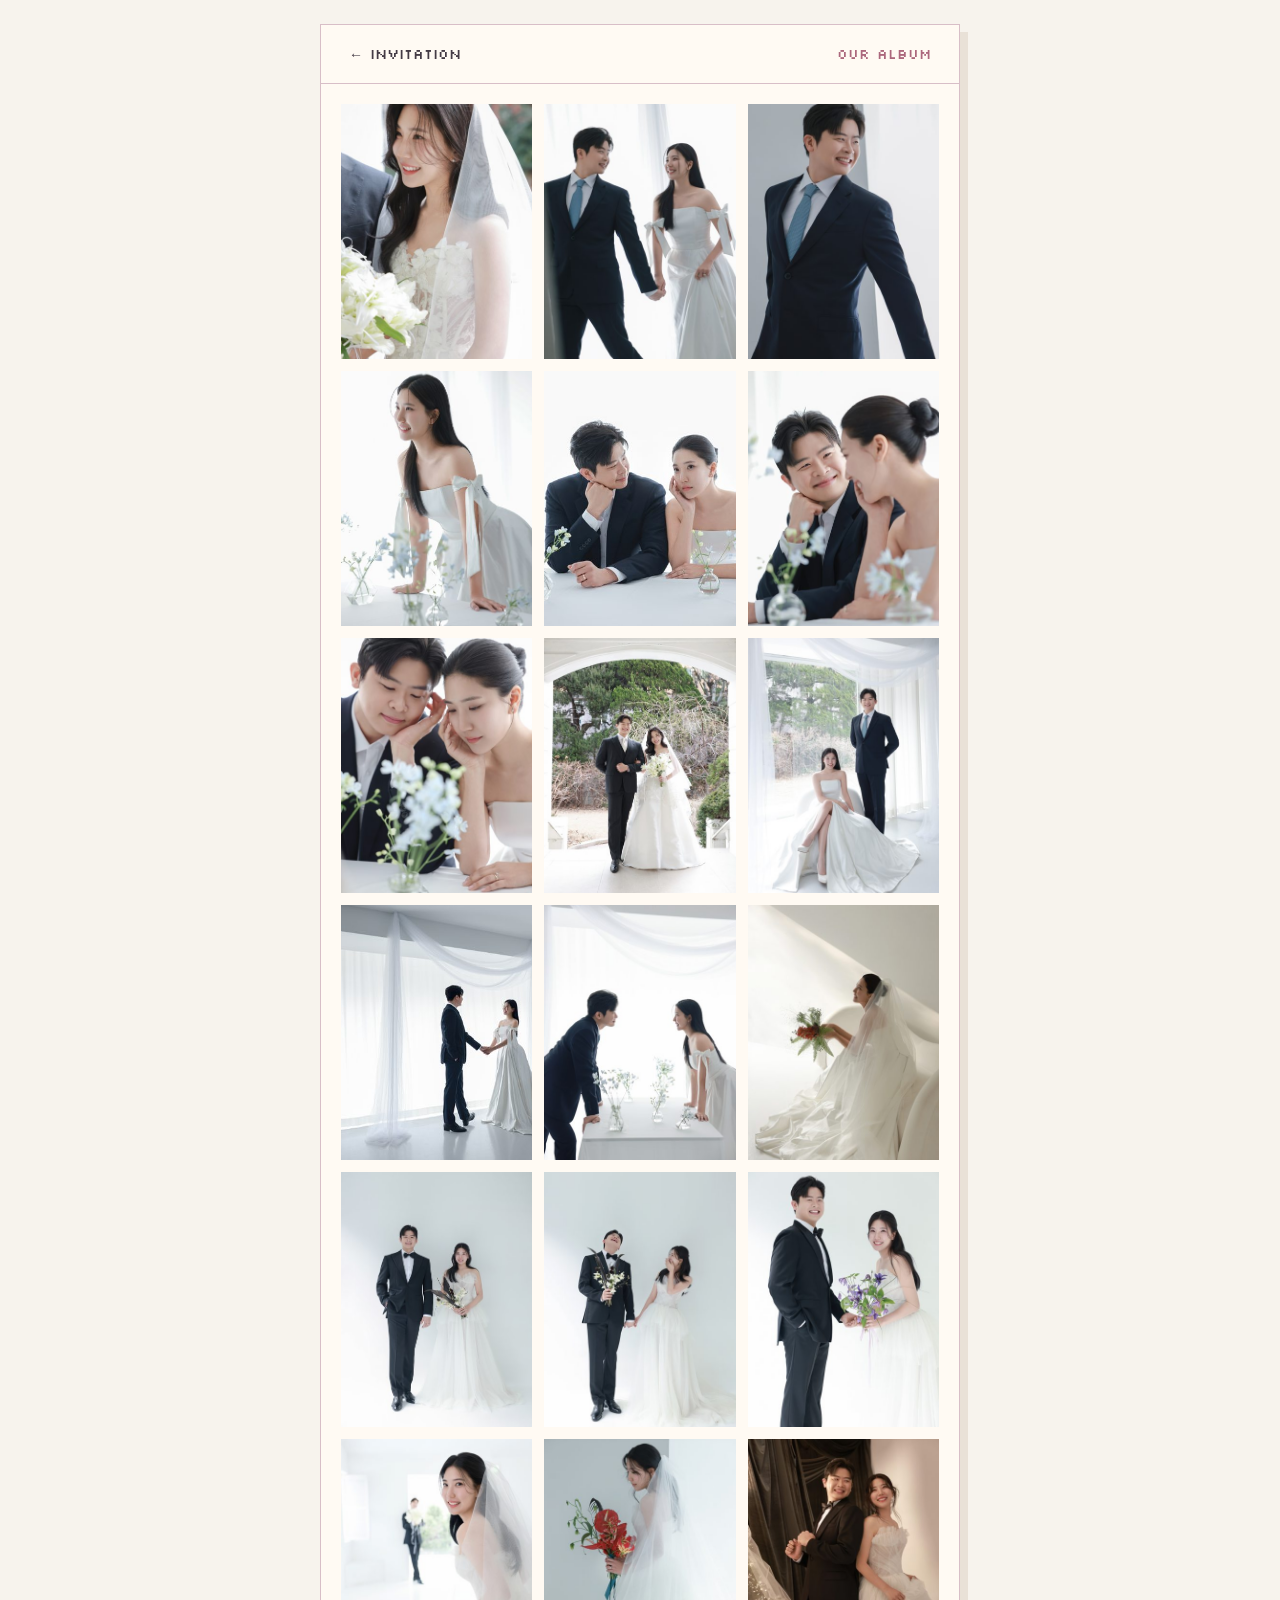
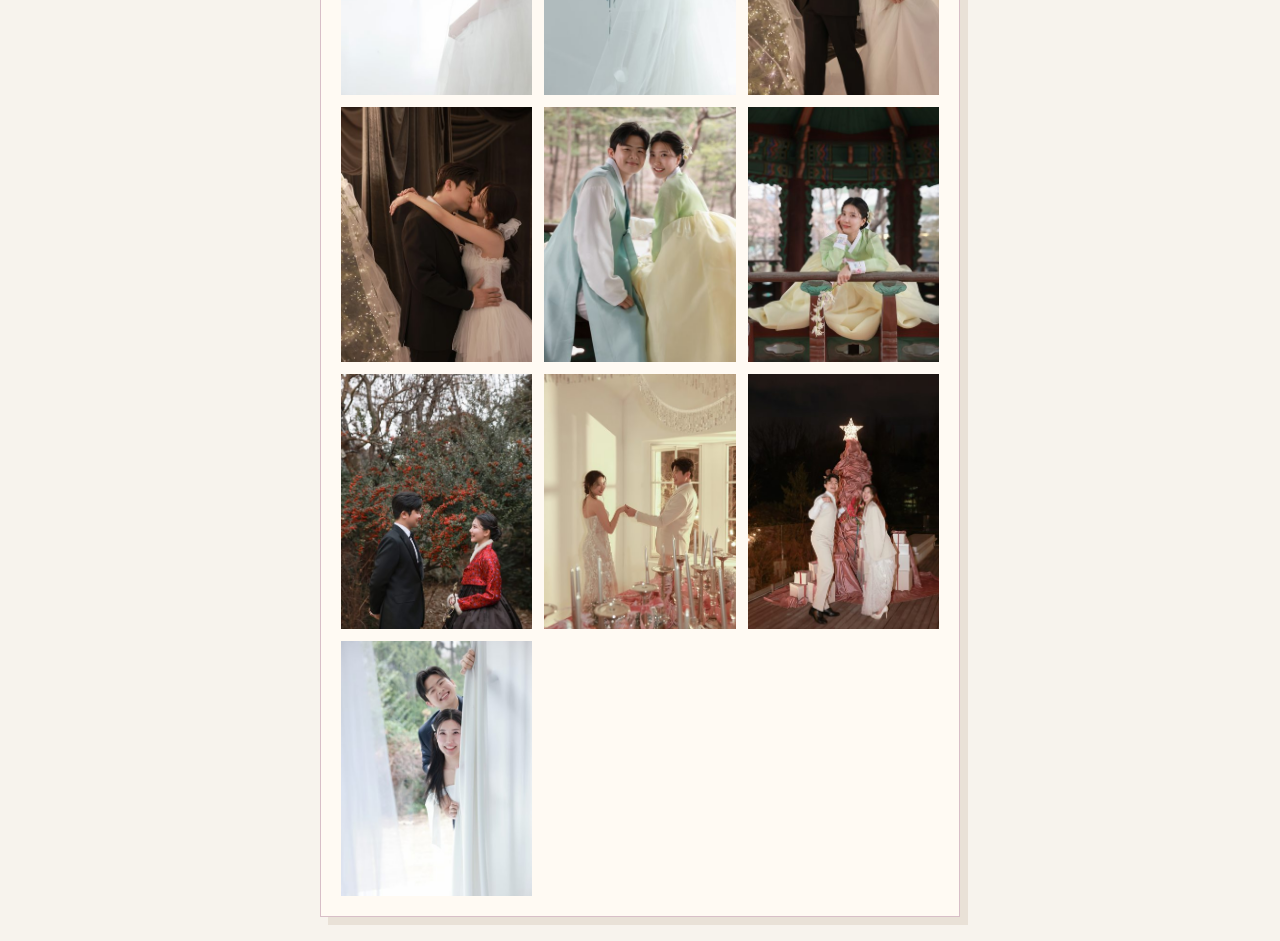
==== album.html @ f32de183 "Add linked wedding photo album with 25 optimized portraits" ====
<!doctype html><html lang="en"><head><meta charset="utf-8"><meta name="viewport" content="width=device-width,initial-scale=1"><meta name="robots" content="noindex,nofollow"><title>Our album · Hochul & Yekyung</title><link rel="stylesheet" href="fonts.css"><link rel="stylesheet" href="style.css?v=album-1"><link rel="stylesheet" href="album.css"></head><body><main><header><a href="./">← Invitation</a><span class="pixel">OUR ALBUM</span></header><div class="album-grid"><button class="album-photo" data-index="0" aria-label="Open photo 1"><img src="album/01-thumb.jpg" alt="Wedding portrait 1" loading="lazy" width="400" height="600"></button><button class="album-photo" data-index="1" aria-label="Open photo 2"><img src="album/02-thumb.jpg" alt="Wedding portrait 2" loading="lazy" width="400" height="600"></button><button class="album-photo" data-index="2" aria-label="Open photo 3"><img src="album/03-thumb.jpg" alt="Wedding portrait 3" loading="lazy" width="400" height="600"></button><button class="album-photo" data-index="3" aria-label="Open photo 4"><img src="album/04-thumb.jpg" alt="Wedding portrait 4" loading="lazy" width="393" height="600"></button><button class="album-photo" data-index="4" aria-label="Open photo 5"><img src="album/05-thumb.jpg" alt="Wedding portrait 5" loading="lazy" width="600" height="403"></button><button class="album-photo" data-index="5" aria-label="Open photo 6"><img src="album/06-thumb.jpg" alt="Wedding portrait 6" loading="lazy" width="395" height="600"></button><button class="album-photo" data-index="6" aria-label="Open photo 7"><img src="album/07-thumb.jpg" alt="Wedding portrait 7" loading="lazy" width="400" height="600"></button><button class="album-photo" data-index="7" aria-label="Open photo 8"><img src="album/08-thumb.jpg" alt="Wedding portrait 8" loading="lazy" width="417" height="600"></button><button class="album-photo" data-index="8" aria-label="Open photo 9"><img src="album/09-thumb.jpg" alt="Wedding portrait 9" loading="lazy" width="400" height="600"></button><button class="album-photo" data-index="9" aria-label="Open photo 10"><img src="album/10-thumb.jpg" alt="Wedding portrait 10" loading="lazy" width="600" height="400"></button><button class="album-photo" data-index="10" aria-label="Open photo 11"><img src="album/11-thumb.jpg" alt="Wedding portrait 11" loading="lazy" width="398" height="600"></button><button class="album-photo" data-index="11" aria-label="Open photo 12"><img src="album/12-thumb.jpg" alt="Wedding portrait 12" loading="lazy" width="392" height="600"></button><button class="album-photo" data-index="12" aria-label="Open photo 13"><img src="album/13-thumb.jpg" alt="Wedding portrait 13" loading="lazy" width="409" height="600"></button><button class="album-photo" data-index="13" aria-label="Open photo 14"><img src="album/14-thumb.jpg" alt="Wedding portrait 14" loading="lazy" width="404" height="600"></button><button class="album-photo" data-index="14" aria-label="Open photo 15"><img src="album/15-thumb.jpg" alt="Wedding portrait 15" loading="lazy" width="400" height="600"></button><button class="album-photo" data-index="15" aria-label="Open photo 16"><img src="album/16-thumb.jpg" alt="Wedding portrait 16" loading="lazy" width="400" height="600"></button><button class="album-photo" data-index="16" aria-label="Open photo 17"><img src="album/17-thumb.jpg" alt="Wedding portrait 17" loading="lazy" width="400" height="600"></button><button class="album-photo" data-index="17" aria-label="Open photo 18"><img src="album/18-thumb.jpg" alt="Wedding portrait 18" loading="lazy" width="400" height="600"></button><button class="album-photo" data-index="18" aria-label="Open photo 19"><img src="album/19-thumb.jpg" alt="Wedding portrait 19" loading="lazy" width="405" height="600"></button><button class="album-photo" data-index="19" aria-label="Open photo 20"><img src="album/20-thumb.jpg" alt="Wedding portrait 20" loading="lazy" width="400" height="600"></button><button class="album-photo" data-index="20" aria-label="Open photo 21"><img src="album/21-thumb.jpg" alt="Wedding portrait 21" loading="lazy" width="391" height="600"></button><button class="album-photo" data-index="21" aria-label="Open photo 22"><img src="album/22-thumb.jpg" alt="Wedding portrait 22" loading="lazy" width="419" height="600"></button><button class="album-photo" data-index="22" aria-label="Open photo 23"><img src="album/23-thumb.jpg" alt="Wedding portrait 23" loading="lazy" width="407" height="600"></button><button class="album-photo" data-index="23" aria-label="Open photo 24"><img src="album/24-thumb.jpg" alt="Wedding portrait 24" loading="lazy" width="389" height="600"></button><button class="album-photo" data-index="24" aria-label="Open photo 25"><img src="album/25-thumb.jpg" alt="Wedding portrait 25" loading="lazy" width="414" height="600"></button></div></main><dialog id="photo-viewer" aria-label="Photo viewer"><button id="photo-close" aria-label="Close photo">×</button><button id="photo-prev" aria-label="Previous photo">‹</button><img id="large-photo" alt=""><button id="photo-next" aria-label="Next photo">›</button><p id="photo-count" aria-live="polite"></p></dialog><script src="album.js"></script></body></html>
---- fonts.css ----
@font-face {
  font-family: 'Cormorant Garamond';
  font-style: italic;
  font-weight: 400;
  font-display: block;
  src: url(font-0.ttf) format('truetype');
}
@font-face {
  font-family: 'Cormorant Garamond';
  font-style: italic;
  font-weight: 500;
  font-display: block;
  src: url(font-1.ttf) format('truetype');
}
@font-face {
  font-family: 'Cormorant Garamond';
  font-style: normal;
  font-weight: 400;
  font-display: block;
  src: url(font-2.ttf) format('truetype');
}
@font-face {
  font-family: 'Cormorant Garamond';
  font-style: normal;
  font-weight: 500;
  font-display: block;
  src: url(font-3.ttf) format('truetype');
}
@font-face {
  font-family: 'Cormorant Garamond';
  font-style: normal;
  font-weight: 600;
  font-display: block;
  src: url(font-4.ttf) format('truetype');
}
@font-face {
  font-family: 'DM Sans';
  font-style: normal;
  font-weight: 400;
  font-display: block;
  src: url(font-5.ttf) format('truetype');
}
@font-face {
  font-family: 'DM Sans';
  font-style: normal;
  font-weight: 500;
  font-display: block;
  src: url(font-6.ttf) format('truetype');
}
@font-face {
  font-family: 'DM Sans';
  font-style: normal;
  font-weight: 600;
  font-display: block;
  src: url(font-7.ttf) format('truetype');
}

@font-face {
  font-family: 'Noto Sans KR';
  font-style: normal;
  font-weight: 400;
  font-display: block;
  src: url(korean.woff2?v=island-6) format('truetype');
}





@font-face{font-family:'Silkscreen';font-style:normal;font-weight:400;font-display:block;src:url('pixel.ttf') format('truetype')}
---- style.css ----
:root{--ink:#443b45;--pink:#f5e3e7;--blue:#d5e9ed;--line:#d8bec7;--rose:#ac687d}*{box-sizing:border-box}html{scroll-behavior:smooth;scroll-padding-top:25px}body{margin:0;background:#f7f3ed;color:var(--ink);font-family:'DM Sans',sans-serif;font-size:14px}main{max-width:640px;margin:24px auto;background:#fffaf3;border:1px solid var(--line);box-shadow:8px 8px 0 #e9e1d7}header{display:flex;align-items:center;justify-content:space-between;padding:20px 28px;border-bottom:1px solid var(--line)}a{color:inherit;text-decoration:none}header>a{font-family:'Silkscreen';font-size:14px}header span{color:var(--rose)}nav{display:flex;gap:22px;font-size:12px}a:hover{text-decoration:underline}button{font:inherit;color:inherit;cursor:pointer}.pixel{font-family:'Silkscreen',monospace;font-weight:400}.eyebrow{font-size:11px;letter-spacing:1px;margin:17px 0 21px}.invitation{text-align:center;background:var(--pink);padding-top:27px;overflow:hidden}.flower{font-size:32px;color:#fff9e8;text-shadow:2px 0 #d9a673,-2px 0 #d9a673,0 2px #d9a673,0 -2px #d9a673}h1,h2,h3,p{margin-top:0}h1{font-family:'Cormorant Garamond',serif;font-style:italic;font-weight:500;font-size:clamp(35px,7.6vw,56px);margin-bottom:9px;letter-spacing:-1.5px}h1 em{font-size:.66em;color:var(--rose);padding:0 6px}.intro{font-size:13px;margin-bottom:27px}.date{display:flex;align-items:center;justify-content:center;gap:19px}.date span{font-size:11px}.date strong{font:500 53px/.9 'Cormorant Garamond'}.ceremony-time{font-size:10px;letter-spacing:1.3px;margin:13px 0 16px}.tiny-flower{color:var(--rose);font-size:17px}.venue{font:500 27px/1.1 'Cormorant Garamond';margin:13px 15px 7px}.venue span{font-size:23px}.lawn{font-size:12px;margin-bottom:20px}.beach{display:block;position:relative;border:0;padding:0;width:100%;background:none;line-height:0}.beach img{width:100%;height:auto;display:block}.beach:focus-visible{outline:3px solid var(--rose);outline-offset:-4px}#hearts i{position:absolute;left:49%;top:43%;font-style:normal;font-size:24px;color:#d76e91;animation:float 1.3s ease-out forwards;line-height:1;pointer-events:none}@keyframes float{to{transform:translate(var(--x),-90px);opacity:0}}.section{padding:29px 34px}.section-label{display:flex;justify-content:space-between;align-items:center;border-bottom:1px solid var(--line);padding-bottom:13px;margin-bottom:23px;font-size:11px}.section-label>span[aria-hidden]{color:var(--rose);font-size:19px}.day-title{display:flex;justify-content:space-between;align-items:center;margin-bottom:19px}.day-title h2{font:500 34px/1 'Cormorant Garamond';margin:0}.day-title h2 span{font-size:9px;display:inline-block;margin-left:16px;vertical-align:middle}.badge{background:#f6e9b7;padding:8px;font-size:10px}.schedule{margin:0}.schedule>div{display:grid;grid-template-columns:135px 1fr;gap:12px;margin:0 0 17px;align-items:baseline}.schedule dt{font-size:13px}.schedule small{font-size:10px}.schedule dd{margin:0;font-size:14px}.mobile{display:none}.ocean-day{margin-top:26px;padding-top:25px;border-top:1px dashed var(--line)}.ocean-day h3{font-size:15px;font-weight:500;margin:0 0 7px}.ocean-day p,.timezone{font-size:11px;color:#746773}.timezone{margin:22px 0 0}.wear{background:#f8edc9;text-align:center;padding:24px 20px}.wear h2{font:500 30px 'Cormorant Garamond';margin:5px 0 7px}.wear p{font-size:13px;margin:0}.pixel-spark{color:#bd8b53}.map{position:relative;overflow:hidden;border:1px solid #a7bec6;background:var(--blue)}.map svg{display:block;width:100%;height:auto}.pin{position:absolute;border:0;background:none;font-size:10px;font-weight:600;transform:translate(-50%,-50%);white-space:nowrap;padding:8px}.pin b{display:block;width:25px;height:25px;margin:auto auto 3px;background:#fffbeb;border:1px solid var(--ink);box-shadow:2px 2px 0 #68746b;font-size:16px}.pin.active b{background:#ecc4d2;color:#763e54}.ko{left:27%;top:64%}.airport{left:48%;top:73%}.waikiki{left:67%;top:83%}.map-caption{position:absolute;top:10px;right:10px;font-size:8px;color:#55707b}.place{padding:20px 0 0}.place h3{font-size:14px;font-weight:500;margin-bottom:8px}.place p{font-size:12px;line-height:1.7;min-height:41px;margin-bottom:17px}.actions{display:flex;gap:18px;align-items:center;font-size:12px}.actions a{background:var(--blue);border:1px solid #8da8b5;padding:11px 14px;box-shadow:3px 3px 0 #b5c9ce}.actions button{border:0;background:none;text-decoration:underline;font-size:11px;padding:10px 0}footer{text-align:center;padding:18px;border-top:1px solid var(--line)}footer span{color:var(--rose);font-size:12px}footer p{font:italic 22px 'Cormorant Garamond';margin:6px 0 0}#status{position:fixed;bottom:20px;left:50%;transform:translateX(-50%);background:var(--ink);color:white;padding:12px 20px;display:none;font-size:12px;z-index:5}a:focus-visible,button:focus-visible{outline:2px solid #86526a;outline-offset:4px}@media(max-width:650px){main{margin:0;border:none;box-shadow:none}header{padding:17px 22px}.section{padding:25px 25px}.invitation{padding-top:23px}h1{letter-spacing:-1px}.schedule>div{grid-template-columns:116px 1fr;gap:9px}.day-title h2 span{margin-left:10px}.pin{font-size:9px}.map-caption{font-size:7px}}@media(max-width:360px){.mobile{display:block}.section{padding-left:20px;padding-right:20px}.day-title h2 span{font-size:8px}.actions{gap:12px}}@media(prefers-reduced-motion:reduce){html{scroll-behavior:auto}#hearts i{animation:none;display:none}}
.guest-section{border-top:1px solid var(--line);background:#f8f0f1}.guest-section input:not([type=radio]):not([type=hidden]),.guest-section textarea{display:block;width:100%;border:1px solid #b8a2ac;background:#fffdf8;border-radius:0;padding:12px;font:13px 'DM Sans';color:var(--ink);margin-top:8px}.guest-section textarea{resize:vertical}.guest-section fieldset{padding:0;border:0;margin:24px 0}.field-label,.guest-section legend{font-size:14px;font-weight:500}.field-label{display:block;margin-top:22px}.field-hint{font-size:11px;line-height:1.6;color:#746773;margin:7px 0 13px}.menu-options{display:grid;grid-template-columns:1fr 1fr;gap:12px}.menu-option{position:relative;cursor:pointer;min-width:0}.menu-option input{position:absolute;left:12px;top:12px;accent-color:#9c5d76;width:17px;height:17px;margin:0;z-index:1}.menu-card{display:flex;flex-direction:column;height:100%;padding:13px;border:1px solid #b9a6af;background:#fffcf7;box-shadow:3px 3px 0 #e3d4d9}.menu-number{font-size:10px;align-self:flex-end;margin-bottom:17px;color:#8a5b70}.menu-card strong{font:500 24px/1.05 'Cormorant Garamond';margin-bottom:10px}.preparation{font-size:10px;line-height:1.5;min-height:30px}.ingredients{font-size:10px;line-height:1.65;color:#746773;margin:10px 0 18px}.selection-label{font-size:10px;margin-top:auto;padding-top:10px;border-top:1px dashed var(--line)}.menu-option input:checked+.menu-card{background:#e7eef0;border:2px solid #6c8a98;padding:12px;box-shadow:3px 3px 0 #b8cdd5}.menu-option input:checked+.menu-card .selection-label{font-size:0}.menu-option input:checked+.menu-card .selection-label:after{content:'Selected ✓';font-size:10px;color:#395a69}.menu-option input:focus-visible+.menu-card{outline:2px solid #86526a;outline-offset:4px}.color-fields{display:grid;grid-template-columns:1fr 1fr;gap:12px;margin-top:12px}.color-fields label>span{font-size:11px;color:#746773}.submit-details{width:100%;padding:14px;border:1px solid #8a6677;background:#ebcbd6;box-shadow:3px 3px 0 #cba6b5;font-size:13px}.submit-details span{margin-left:12px}.guest-section .honey{display:none!important}@media(max-width:380px){.menu-card{padding:10px}.menu-option input:checked+.menu-card{padding:9px}.menu-card strong{font-size:22px}.menu-options{gap:9px}}
.custom-names{margin:0 auto 10px;width:88%;max-width:540px;line-height:0}.custom-names img{display:block;width:100%;height:auto}

/* Three visual voices: custom lettering, DM Sans, Silkscreen. */
.date strong{font:500 42px/1 'DM Sans'}.venue{font:500 22px/1.4 'DM Sans';letter-spacing:-.4px;margin-top:24px}.venue span{font-size:18px}.day-title h2{font:500 27px/1.2 'DM Sans'}.wear h2{font:500 24px/1.3 'DM Sans'}.menu-card strong{font:500 17px/1.35 'DM Sans'}footer p{font:400 15px 'DM Sans'}.custom-names{margin-top:20px;margin-bottom:28px}.ceremony-time{margin-bottom:0}.flower{margin-bottom:10px}@media(max-width:380px){.venue{font-size:20px}.menu-card strong{font-size:15px}.day-title h2{font-size:25px}}

.tropical-garland{display:block;width:76%;max-width:430px;height:auto;margin:0 auto 22px;image-rendering:pixelated}.invitation{padding-top:29px}.custom-names{margin-top:0}.plumeria-dot{display:inline-block;width:25px;height:25px;background:#fffdf1;clip-path:polygon(38% 0,62% 0,62% 12%,70% 12%,70% 30%,90% 30%,90% 38%,100% 38%,100% 60%,80% 60%,80% 70%,88% 70%,88% 90%,65% 90%,65% 80%,50% 70%,35% 80%,35% 90%,12% 90%,12% 70%,20% 70%,20% 60%,0 60%,0 38%,10% 38%,10% 30%,30% 30%,30% 12%,38% 12%);position:relative}.plumeria-dot:after{content:"";position:absolute;left:9px;top:10px;width:8px;height:8px;background:#efbd56;box-shadow:2px -2px #f7d580,-2px 2px #f7d580}

.location-icon{display:block;width:17px;height:17px;margin:3px auto;shape-rendering:crispEdges}

header>a{display:flex;align-items:center;gap:9px}header .initial{font-family:'DM Sans',sans-serif;font-weight:600;font-size:14px;color:var(--ink)}.brand-heart{width:11px;height:10px;background:var(--rose);clip-path:polygon(0 0,40% 0,40% 20%,60% 20%,60% 0,100% 0,100% 60%,80% 60%,80% 80%,60% 80%,60% 100%,40% 100%,40% 80%,20% 80%,20% 60%,0 60%)}.catch-game{display:block;width:200px;margin:-14px auto 24px;border:0;background:none;padding:0}.catch-stage{display:block;position:relative;width:160px;height:65px;margin:auto}.trainer{position:absolute;width:36px;height:48px;bottom:3px;shape-rendering:crispEdges;transform-origin:center bottom}.trainer-h{left:4px}.trainer-y{right:4px}.catch-caption{font:9px 'Silkscreen';color:#856576}.game-ball{position:absolute;width:14px;height:14px;left:26px;bottom:18px;border:2px solid #453641;background:linear-gradient(#db6574 0 40%,#453641 40% 60%,#fffaf3 60%);border-radius:50%;opacity:0}.game-ball:after{content:'';position:absolute;width:4px;height:4px;border:1px solid #453641;background:white;left:3px;top:3px}.catch-heart{position:absolute;left:74px;top:7px;color:#c96e89;font-size:19px;opacity:0}.playing .game-ball{animation:throwball 5s linear}.playing .trainer-y{animation:caught-y 5s ease}.playing .trainer-h{animation:caught-h 5s ease}.playing .catch-heart{animation:catchlove 5s ease}@keyframes throwball{0%{opacity:0;transform:translate(0,0)}5%{opacity:1}15%{transform:translate(48px,-30px)}25%,35%{opacity:1;transform:translate(94px,0)}44%{opacity:0;transform:translate(94px,0)}50%{opacity:1;transform:translate(94px,0)}62%{transform:translate(48px,-30px)}72%,82%{opacity:1;transform:translate(0,0)}90%,100%{opacity:0;transform:translate(0,0)}}@keyframes caught-y{0%,22%{transform:scale(1);opacity:1}28%,35%{transform:scale(0);opacity:0}42%,100%{transform:scale(1);opacity:1}}@keyframes caught-h{0%,69%{transform:scale(1);opacity:1}75%,82%{transform:scale(0);opacity:0}90%,100%{transform:scale(1);opacity:1}}@keyframes catchlove{0%,88%{opacity:0;transform:translateY(5px)}93%{opacity:1}100%{opacity:0;transform:translateY(-8px)}}@media(prefers-reduced-motion:reduce){.playing .trainer,.playing .game-ball{animation:none}.playing .catch-heart{animation:none;opacity:1}}

.oahu-pixel-map{display:block;width:100%;height:auto;image-rendering:pixelated}.map .ko{left:18%;top:55%}.map .airport{left:49%;top:68%}.map .waikiki{left:72%;top:76%}.map .pin{font-family:'DM Sans';font-size:10px;text-shadow:0 1px #fff,1px 0 #fff,-1px 0 #fff,0 -1px #fff}.map-caption{background:#fffaf3dd;padding:5px 7px;color:#443b45}

.wedding-date{font:500 22px/1.4 "DM Sans",sans-serif;letter-spacing:0;margin:0 20px 6px}.ceremony-time{font:400 17px/1.4 "DM Sans",sans-serif;letter-spacing:0;margin:0 0 24px}

.catch-footer{padding:24px 0 20px;background:var(--pink);border-top:1px solid var(--line)}.catch-footer .catch-game{margin:0 auto}

.arrival-fields input{min-width:0;min-height:43px}.arrival-fields .color-fields>label{min-width:0}
.album-link{padding:22px 30px;background:#fffaf3;border-top:1px solid var(--line)}.album-link a{display:flex;align-items:center;justify-content:space-between;font-size:12px}.album-link .pixel{font-size:11px}
---- album.css ----
.album-grid{display:grid;grid-template-columns:repeat(2,minmax(0,1fr));gap:12px;padding:20px}.album-photo{background:#f5e3e7;border:0;padding:0;overflow:hidden;aspect-ratio:3/4}.album-photo img{display:block;width:100%;height:100%;object-fit:cover}.album-photo:focus-visible{outline:3px solid #ac687d}#photo-viewer{padding:0;border:0;background:#242128;width:100vw;max-width:none;height:100dvh;max-height:none;color:white}#photo-viewer::backdrop{background:#242128}#large-photo{display:block;width:100%;height:100%;object-fit:contain;padding:60px 42px}#photo-viewer button{position:absolute;z-index:1;border:0;background:#242128b8;color:white;font:32px sans-serif;min-width:44px;min-height:44px}#photo-close{right:10px;top:10px}#photo-prev{left:0;top:48%}#photo-next{right:0;top:48%}#photo-count{position:absolute;bottom:12px;width:100%;text-align:center;font-size:12px;margin:0}@media(min-width:700px){.album-grid{grid-template-columns:repeat(3,minmax(0,1fr))}}
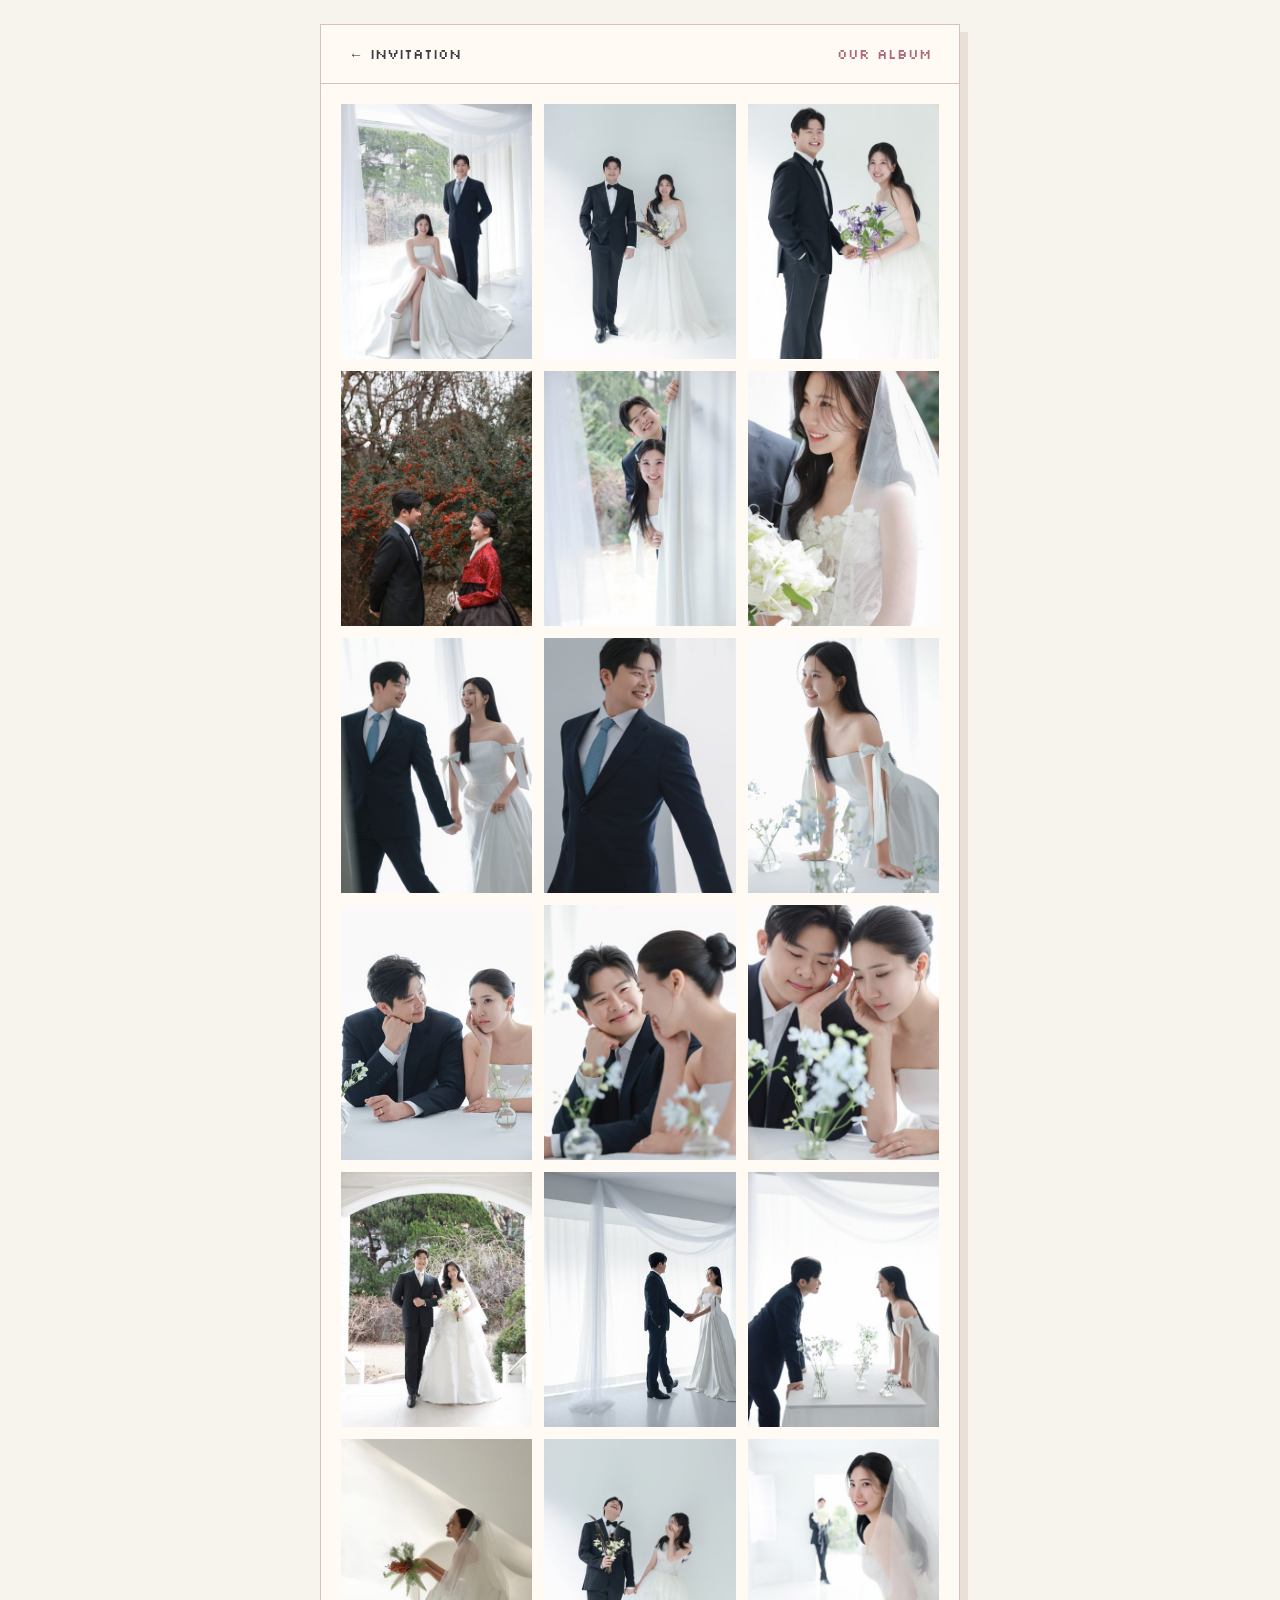
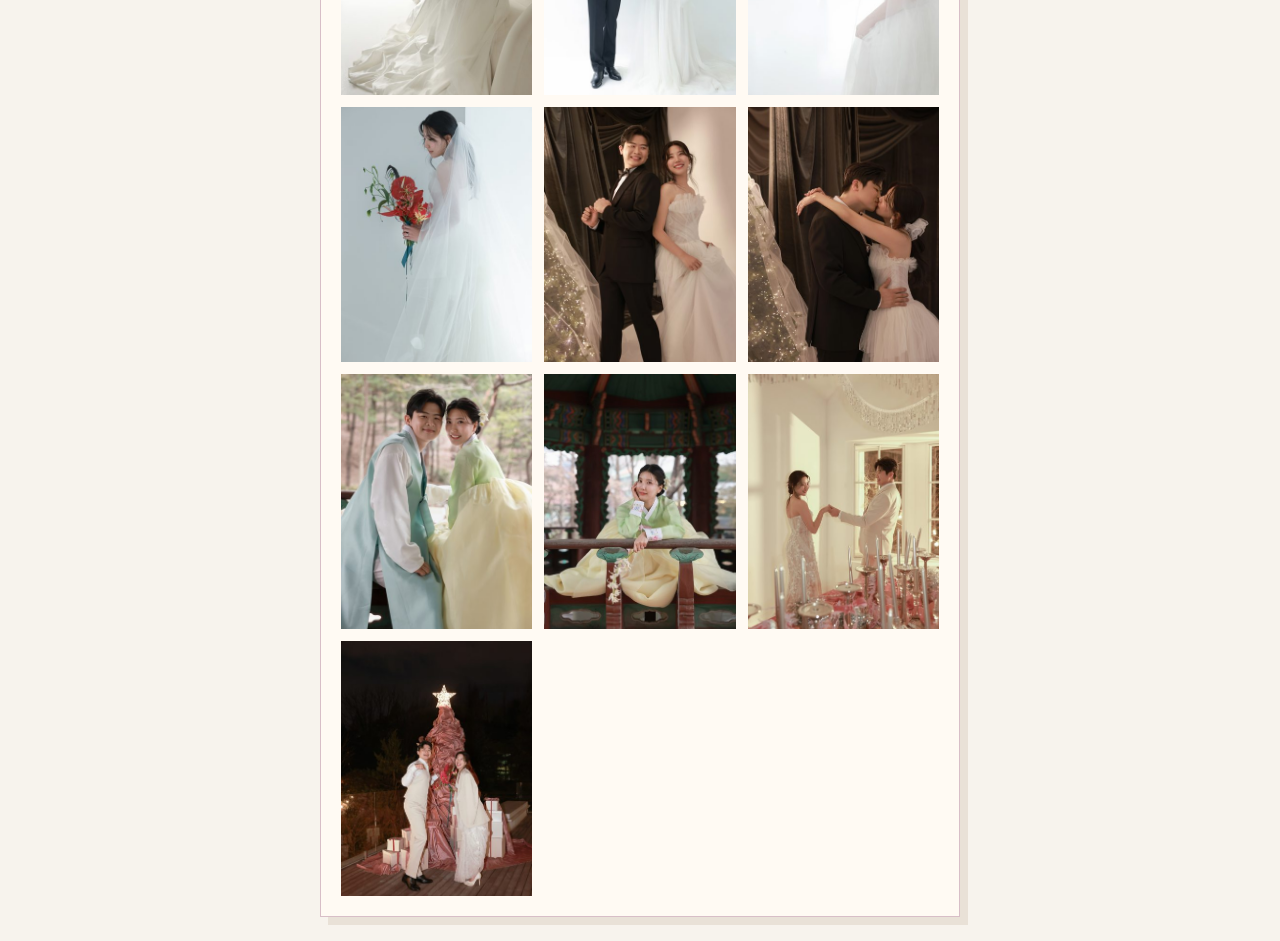
==== commit b855db87: "Add invitation portrait and Corinthians verse; prioritize selected album photos" ====
--- a/album.html
+++ b/album.html
@@ -1 +1 @@
-<!doctype html><html lang="en"><head><meta charset="utf-8"><meta name="viewport" content="width=device-width,initial-scale=1"><meta name="robots" content="noindex,nofollow"><title>Our album · Hochul & Yekyung</title><link rel="stylesheet" href="fonts.css"><link rel="stylesheet" href="style.css?v=album-1"><link rel="stylesheet" href="album.css"></head><body><main><header><a href="./">← Invitation</a><span class="pixel">OUR ALBUM</span></header><div class="album-grid"><button class="album-photo" data-index="0" aria-label="Open photo 1"><img src="album/01-thumb.jpg" alt="Wedding portrait 1" loading="lazy" width="400" height="600"></button><button class="album-photo" data-index="1" aria-label="Open photo 2"><img src="album/02-thumb.jpg" alt="Wedding portrait 2" loading="lazy" width="400" height="600"></button><button class="album-photo" data-index="2" aria-label="Open photo 3"><img src="album/03-thumb.jpg" alt="Wedding portrait 3" loading="lazy" width="400" height="600"></button><button class="album-photo" data-index="3" aria-label="Open photo 4"><img src="album/04-thumb.jpg" alt="Wedding portrait 4" loading="lazy" width="393" height="600"></button><button class="album-photo" data-index="4" aria-label="Open photo 5"><img src="album/05-thumb.jpg" alt="Wedding portrait 5" loading="lazy" width="600" height="403"></button><button class="album-photo" data-index="5" aria-label="Open photo 6"><img src="album/06-thumb.jpg" alt="Wedding portrait 6" loading="lazy" width="395" height="600"></button><button class="album-photo" data-index="6" aria-label="Open photo 7"><img src="album/07-thumb.jpg" alt="Wedding portrait 7" loading="lazy" width="400" height="600"></button><button class="album-photo" data-index="7" aria-label="Open photo 8"><img src="album/08-thumb.jpg" alt="Wedding portrait 8" loading="lazy" width="417" height="600"></button><button class="album-photo" data-index="8" aria-label="Open photo 9"><img src="album/09-thumb.jpg" alt="Wedding portrait 9" loading="lazy" width="400" height="600"></button><button class="album-photo" data-index="9" aria-label="Open photo 10"><img src="album/10-thumb.jpg" alt="Wedding portrait 10" loading="lazy" width="600" height="400"></button><button class="album-photo" data-index="10" aria-label="Open photo 11"><img src="album/11-thumb.jpg" alt="Wedding portrait 11" loading="lazy" width="398" height="600"></button><button class="album-photo" data-index="11" aria-label="Open photo 12"><img src="album/12-thumb.jpg" alt="Wedding portrait 12" loading="lazy" width="392" height="600"></button><button class="album-photo" data-index="12" aria-label="Open photo 13"><img src="album/13-thumb.jpg" alt="Wedding portrait 13" loading="lazy" width="409" height="600"></button><button class="album-photo" data-index="13" aria-label="Open photo 14"><img src="album/14-thumb.jpg" alt="Wedding portrait 14" loading="lazy" width="404" height="600"></button><button class="album-photo" data-index="14" aria-label="Open photo 15"><img src="album/15-thumb.jpg" alt="Wedding portrait 15" loading="lazy" width="400" height="600"></button><button class="album-photo" data-index="15" aria-label="Open photo 16"><img src="album/16-thumb.jpg" alt="Wedding portrait 16" loading="lazy" width="400" height="600"></button><button class="album-photo" data-index="16" aria-label="Open photo 17"><img src="album/17-thumb.jpg" alt="Wedding portrait 17" loading="lazy" width="400" height="600"></button><button class="album-photo" data-index="17" aria-label="Open photo 18"><img src="album/18-thumb.jpg" alt="Wedding portrait 18" loading="lazy" width="400" height="600"></button><button class="album-photo" data-index="18" aria-label="Open photo 19"><img src="album/19-thumb.jpg" alt="Wedding portrait 19" loading="lazy" width="405" height="600"></button><button class="album-photo" data-index="19" aria-label="Open photo 20"><img src="album/20-thumb.jpg" alt="Wedding portrait 20" loading="lazy" width="400" height="600"></button><button class="album-photo" data-index="20" aria-label="Open photo 21"><img src="album/21-thumb.jpg" alt="Wedding portrait 21" loading="lazy" width="391" height="600"></button><button class="album-photo" data-index="21" aria-label="Open photo 22"><img src="album/22-thumb.jpg" alt="Wedding portrait 22" loading="lazy" width="419" height="600"></button><button class="album-photo" data-index="22" aria-label="Open photo 23"><img src="album/23-thumb.jpg" alt="Wedding portrait 23" loading="lazy" width="407" height="600"></button><button class="album-photo" data-index="23" aria-label="Open photo 24"><img src="album/24-thumb.jpg" alt="Wedding portrait 24" loading="lazy" width="389" height="600"></button><button class="album-photo" data-index="24" aria-label="Open photo 25"><img src="album/25-thumb.jpg" alt="Wedding portrait 25" loading="lazy" width="414" height="600"></button></div></main><dialog id="photo-viewer" aria-label="Photo viewer"><button id="photo-close" aria-label="Close photo">×</button><button id="photo-prev" aria-label="Previous photo">‹</button><img id="large-photo" alt=""><button id="photo-next" aria-label="Next photo">›</button><p id="photo-count" aria-live="polite"></p></dialog><script src="album.js"></script></body></html>+<!doctype html><html lang="en"><head><meta charset="utf-8"><meta name="viewport" content="width=device-width,initial-scale=1"><meta name="robots" content="noindex,nofollow"><title>Our album · Hochul & Yekyung</title><link rel="stylesheet" href="fonts.css"><link rel="stylesheet" href="style.css?v=album-1"><link rel="stylesheet" href="album.css"></head><body><main><header><a href="./">← Invitation</a><span class="pixel">OUR ALBUM</span></header><div class="album-grid"><button class="album-photo" data-full="album/09.jpg" data-index="0" aria-label="Open photo 1"><img src="album/09-thumb.jpg" alt="Wedding portrait 1" loading="lazy" width="400" height="600"></button><button class="album-photo" data-full="album/13.jpg" data-index="1" aria-label="Open photo 2"><img src="album/13-thumb.jpg" alt="Wedding portrait 2" loading="lazy" width="409" height="600"></button><button class="album-photo" data-full="album/15.jpg" data-index="2" aria-label="Open photo 3"><img src="album/15-thumb.jpg" alt="Wedding portrait 3" loading="lazy" width="400" height="600"></button><button class="album-photo" data-full="album/22.jpg" data-index="3" aria-label="Open photo 4"><img src="album/22-thumb.jpg" alt="Wedding portrait 4" loading="lazy" width="419" height="600"></button><button class="album-photo" data-full="album/25.jpg" data-index="4" aria-label="Open photo 5"><img src="album/25-thumb.jpg" alt="Wedding portrait 5" loading="lazy" width="414" height="600"></button><button class="album-photo" data-full="album/01.jpg" data-index="5" aria-label="Open photo 6"><img src="album/01-thumb.jpg" alt="Wedding portrait 6" loading="lazy" width="400" height="600"></button><button class="album-photo" data-full="album/02.jpg" data-index="6" aria-label="Open photo 7"><img src="album/02-thumb.jpg" alt="Wedding portrait 7" loading="lazy" width="400" height="600"></button><button class="album-photo" data-full="album/03.jpg" data-index="7" aria-label="Open photo 8"><img src="album/03-thumb.jpg" alt="Wedding portrait 8" loading="lazy" width="400" height="600"></button><button class="album-photo" data-full="album/04.jpg" data-index="8" aria-label="Open photo 9"><img src="album/04-thumb.jpg" alt="Wedding portrait 9" loading="lazy" width="393" height="600"></button><button class="album-photo" data-full="album/05.jpg" data-index="9" aria-label="Open photo 10"><img src="album/05-thumb.jpg" alt="Wedding portrait 10" loading="lazy" width="600" height="403"></button><button class="album-photo" data-full="album/06.jpg" data-index="10" aria-label="Open photo 11"><img src="album/06-thumb.jpg" alt="Wedding portrait 11" loading="lazy" width="395" height="600"></button><button class="album-photo" data-full="album/07.jpg" data-index="11" aria-label="Open photo 12"><img src="album/07-thumb.jpg" alt="Wedding portrait 12" loading="lazy" width="400" height="600"></button><button class="album-photo" data-full="album/08.jpg" data-index="12" aria-label="Open photo 13"><img src="album/08-thumb.jpg" alt="Wedding portrait 13" loading="lazy" width="417" height="600"></button><button class="album-photo" data-full="album/10.jpg" data-index="13" aria-label="Open photo 14"><img src="album/10-thumb.jpg" alt="Wedding portrait 14" loading="lazy" width="600" height="400"></button><button class="album-photo" data-full="album/11.jpg" data-index="14" aria-label="Open photo 15"><img src="album/11-thumb.jpg" alt="Wedding portrait 15" loading="lazy" width="398" height="600"></button><button class="album-photo" data-full="album/12.jpg" data-index="15" aria-label="Open photo 16"><img src="album/12-thumb.jpg" alt="Wedding portrait 16" loading="lazy" width="392" height="600"></button><button class="album-photo" data-full="album/14.jpg" data-index="16" aria-label="Open photo 17"><img src="album/14-thumb.jpg" alt="Wedding portrait 17" loading="lazy" width="404" height="600"></button><button class="album-photo" data-full="album/16.jpg" data-index="17" aria-label="Open photo 18"><img src="album/16-thumb.jpg" alt="Wedding portrait 18" loading="lazy" width="400" height="600"></button><button class="album-photo" data-full="album/17.jpg" data-index="18" aria-label="Open photo 19"><img src="album/17-thumb.jpg" alt="Wedding portrait 19" loading="lazy" width="400" height="600"></button><button class="album-photo" data-full="album/18.jpg" data-index="19" aria-label="Open photo 20"><img src="album/18-thumb.jpg" alt="Wedding portrait 20" loading="lazy" width="400" height="600"></button><button class="album-photo" data-full="album/19.jpg" data-index="20" aria-label="Open photo 21"><img src="album/19-thumb.jpg" alt="Wedding portrait 21" loading="lazy" width="405" height="600"></button><button class="album-photo" data-full="album/20.jpg" data-index="21" aria-label="Open photo 22"><img src="album/20-thumb.jpg" alt="Wedding portrait 22" loading="lazy" width="400" height="600"></button><button class="album-photo" data-full="album/21.jpg" data-index="22" aria-label="Open photo 23"><img src="album/21-thumb.jpg" alt="Wedding portrait 23" loading="lazy" width="391" height="600"></button><button class="album-photo" data-full="album/23.jpg" data-index="23" aria-label="Open photo 24"><img src="album/23-thumb.jpg" alt="Wedding portrait 24" loading="lazy" width="407" height="600"></button><button class="album-photo" data-full="album/24.jpg" data-index="24" aria-label="Open photo 25"><img src="album/24-thumb.jpg" alt="Wedding portrait 25" loading="lazy" width="389" height="600"></button></div></main><dialog id="photo-viewer" aria-label="Photo viewer"><button id="photo-close" aria-label="Close photo">×</button><button id="photo-prev" aria-label="Previous photo">‹</button><img id="large-photo" alt=""><button id="photo-next" aria-label="Next photo">›</button><p id="photo-count" aria-live="polite"></p></dialog><script src="album.js?v=selected-first"></script></body></html>
--- a/style.css
+++ b/style.css
@@ -19,3 +19,5 @@
 
 .arrival-fields input{min-width:0;min-height:43px}.arrival-fields .color-fields>label{min-width:0}
 .album-link{padding:22px 30px;background:#fffaf3;border-top:1px solid var(--line)}.album-link a{display:flex;align-items:center;justify-content:space-between;font-size:12px}.album-link .pixel{font-size:11px}
+
+.invitation-note{padding:28px 25px 0;background:#fffaf3}.invitation-note>img{display:block;width:100%;height:auto;max-width:420px;margin:auto}.invitation-copy{text-align:center;padding:26px 0 10px}.invitation-copy>p{font-size:16px;line-height:1.7;margin:0 0 22px}.invitation-copy blockquote{font-size:12px;line-height:1.8;color:#746773;margin:0}.invitation-copy cite{display:block;font-style:normal;font-size:10px;margin-top:10px}
--- a/album.css
+++ b/album.css
@@ -1 +1,3 @@
 .album-grid{display:grid;grid-template-columns:repeat(2,minmax(0,1fr));gap:12px;padding:20px}.album-photo{background:#f5e3e7;border:0;padding:0;overflow:hidden;aspect-ratio:3/4}.album-photo img{display:block;width:100%;height:100%;object-fit:cover}.album-photo:focus-visible{outline:3px solid #ac687d}#photo-viewer{padding:0;border:0;background:#242128;width:100vw;max-width:none;height:100dvh;max-height:none;color:white}#photo-viewer::backdrop{background:#242128}#large-photo{display:block;width:100%;height:100%;object-fit:contain;padding:60px 42px}#photo-viewer button{position:absolute;z-index:1;border:0;background:#242128b8;color:white;font:32px sans-serif;min-width:44px;min-height:44px}#photo-close{right:10px;top:10px}#photo-prev{left:0;top:48%}#photo-next{right:0;top:48%}#photo-count{position:absolute;bottom:12px;width:100%;text-align:center;font-size:12px;margin:0}@media(min-width:700px){.album-grid{grid-template-columns:repeat(3,minmax(0,1fr))}}
+
+.inline-album{border-top:1px solid var(--line);padding-top:25px}.inline-album>.section-label{margin:0 25px 5px}.inline-album .album-grid{padding:20px 25px 25px}
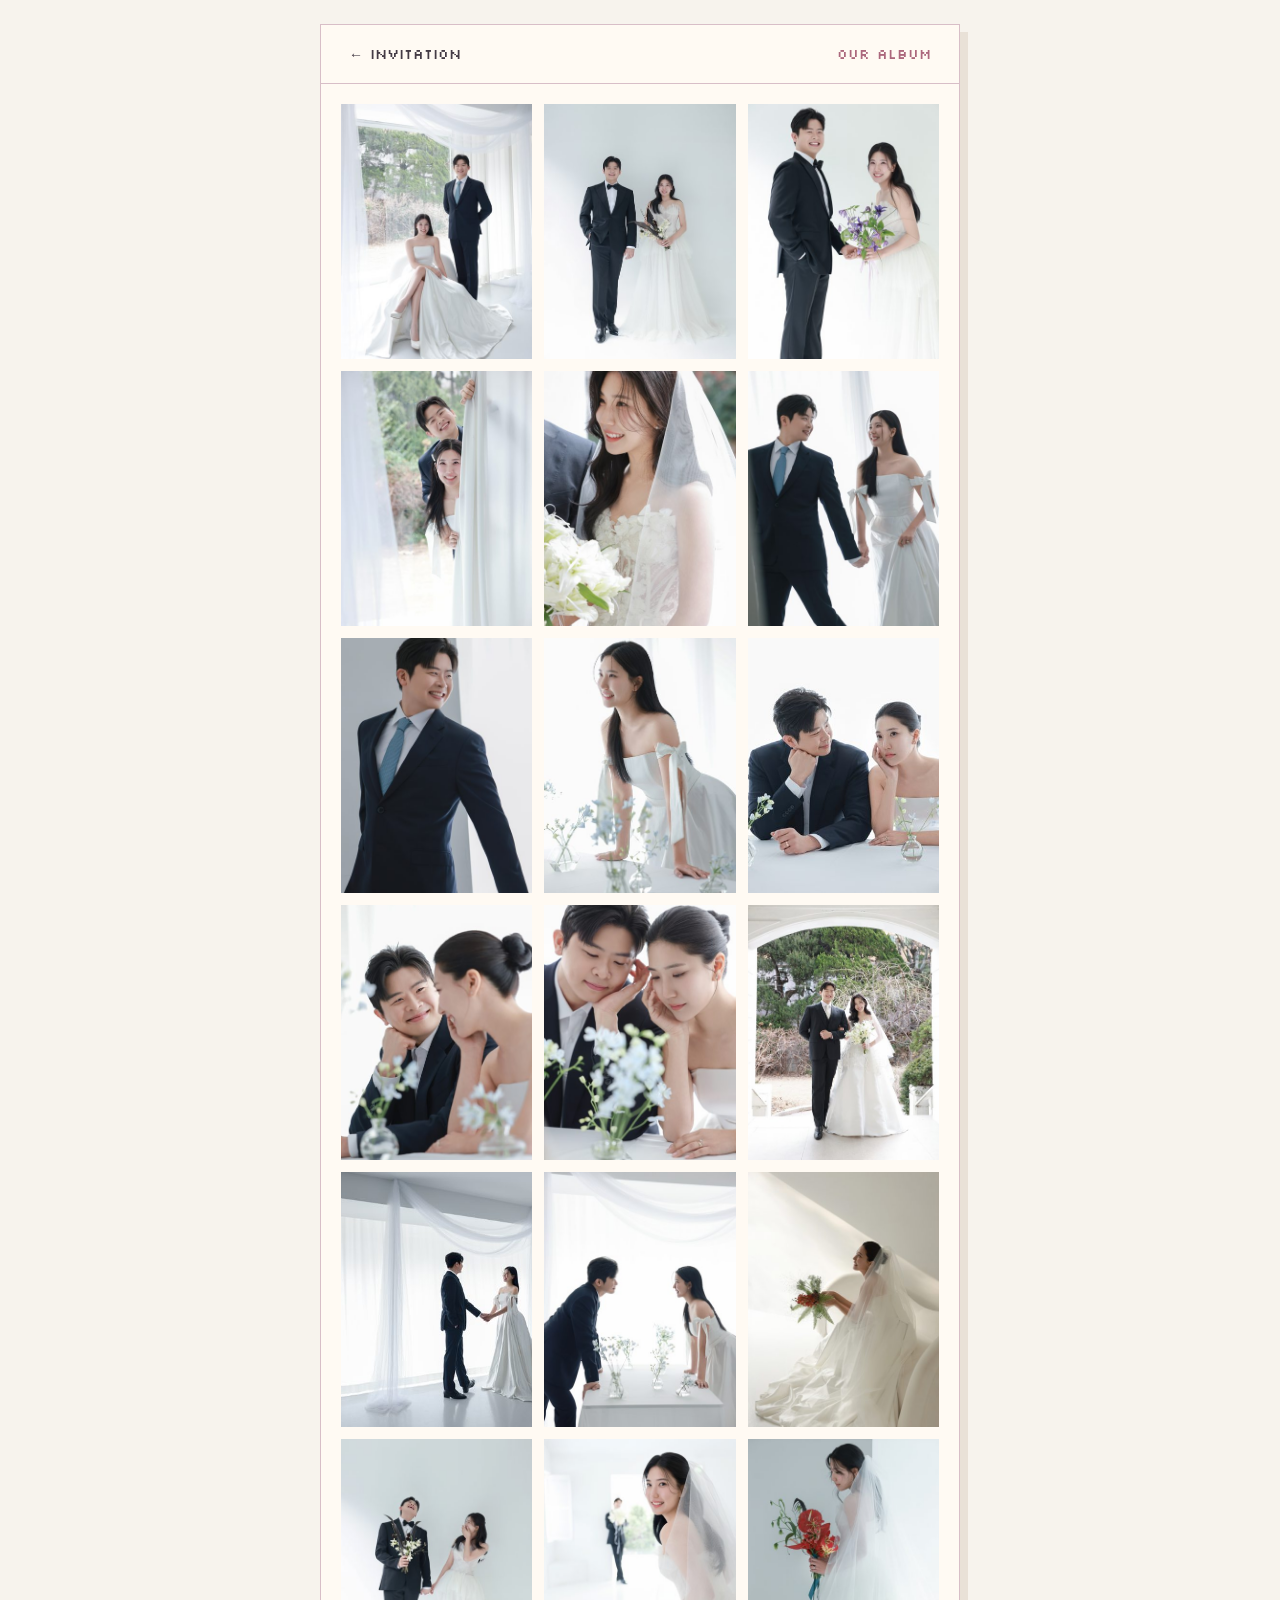
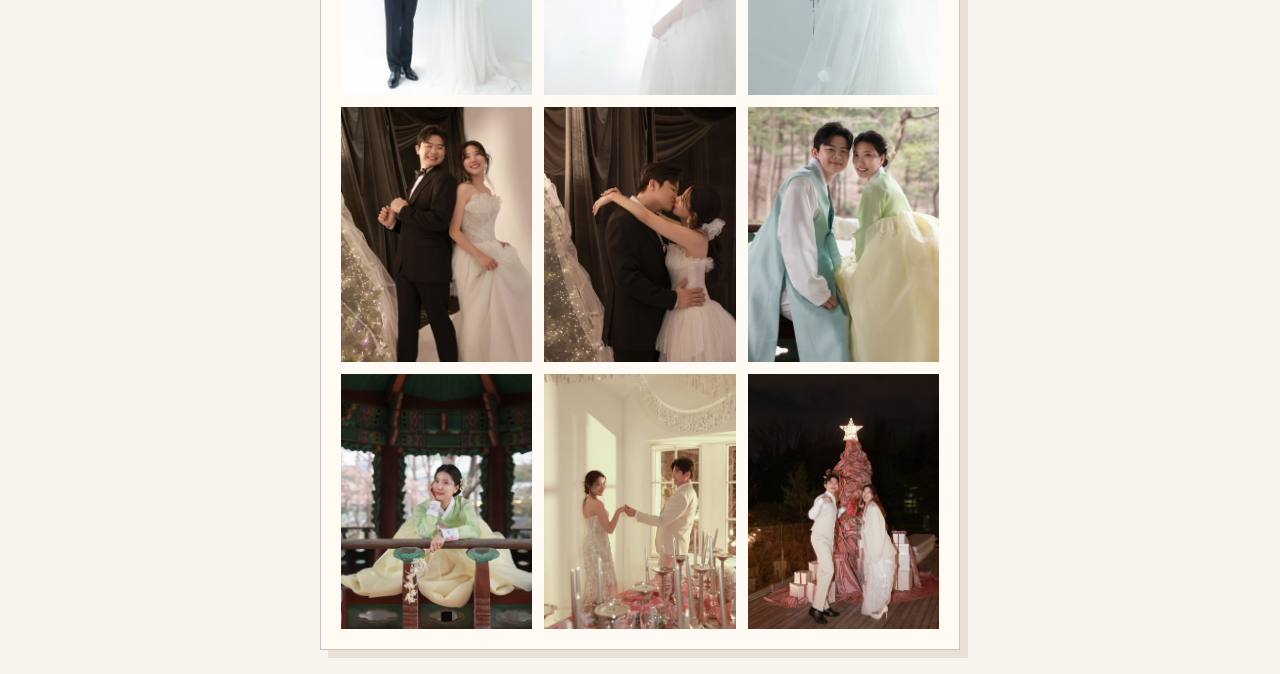
==== commit 164b5e77: "Restore scalloped cover edge, deduplicate main portrait and set US English map" ====
--- a/album.html
+++ b/album.html
@@ -1 +1 @@
-<!doctype html><html lang="en"><head><meta charset="utf-8"><meta name="viewport" content="width=device-width,initial-scale=1"><meta name="robots" content="noindex,nofollow"><title>Our album · Hochul & Yekyung</title><link rel="stylesheet" href="fonts.css"><link rel="stylesheet" href="style.css?v=album-1"><link rel="stylesheet" href="album.css"></head><body><main><header><a href="./">← Invitation</a><span class="pixel">OUR ALBUM</span></header><div class="album-grid"><button class="album-photo" data-full="album/09.jpg" data-index="0" aria-label="Open photo 1"><img src="album/09-thumb.jpg" alt="Wedding portrait 1" loading="lazy" width="400" height="600"></button><button class="album-photo" data-full="album/13.jpg" data-index="1" aria-label="Open photo 2"><img src="album/13-thumb.jpg" alt="Wedding portrait 2" loading="lazy" width="409" height="600"></button><button class="album-photo" data-full="album/15.jpg" data-index="2" aria-label="Open photo 3"><img src="album/15-thumb.jpg" alt="Wedding portrait 3" loading="lazy" width="400" height="600"></button><button class="album-photo" data-full="album/22.jpg" data-index="3" aria-label="Open photo 4"><img src="album/22-thumb.jpg" alt="Wedding portrait 4" loading="lazy" width="419" height="600"></button><button class="album-photo" data-full="album/25.jpg" data-index="4" aria-label="Open photo 5"><img src="album/25-thumb.jpg" alt="Wedding portrait 5" loading="lazy" width="414" height="600"></button><button class="album-photo" data-full="album/01.jpg" data-index="5" aria-label="Open photo 6"><img src="album/01-thumb.jpg" alt="Wedding portrait 6" loading="lazy" width="400" height="600"></button><button class="album-photo" data-full="album/02.jpg" data-index="6" aria-label="Open photo 7"><img src="album/02-thumb.jpg" alt="Wedding portrait 7" loading="lazy" width="400" height="600"></button><button class="album-photo" data-full="album/03.jpg" data-index="7" aria-label="Open photo 8"><img src="album/03-thumb.jpg" alt="Wedding portrait 8" loading="lazy" width="400" height="600"></button><button class="album-photo" data-full="album/04.jpg" data-index="8" aria-label="Open photo 9"><img src="album/04-thumb.jpg" alt="Wedding portrait 9" loading="lazy" width="393" height="600"></button><button class="album-photo" data-full="album/05.jpg" data-index="9" aria-label="Open photo 10"><img src="album/05-thumb.jpg" alt="Wedding portrait 10" loading="lazy" width="600" height="403"></button><button class="album-photo" data-full="album/06.jpg" data-index="10" aria-label="Open photo 11"><img src="album/06-thumb.jpg" alt="Wedding portrait 11" loading="lazy" width="395" height="600"></button><button class="album-photo" data-full="album/07.jpg" data-index="11" aria-label="Open photo 12"><img src="album/07-thumb.jpg" alt="Wedding portrait 12" loading="lazy" width="400" height="600"></button><button class="album-photo" data-full="album/08.jpg" data-index="12" aria-label="Open photo 13"><img src="album/08-thumb.jpg" alt="Wedding portrait 13" loading="lazy" width="417" height="600"></button><button class="album-photo" data-full="album/10.jpg" data-index="13" aria-label="Open photo 14"><img src="album/10-thumb.jpg" alt="Wedding portrait 14" loading="lazy" width="600" height="400"></button><button class="album-photo" data-full="album/11.jpg" data-index="14" aria-label="Open photo 15"><img src="album/11-thumb.jpg" alt="Wedding portrait 15" loading="lazy" width="398" height="600"></button><button class="album-photo" data-full="album/12.jpg" data-index="15" aria-label="Open photo 16"><img src="album/12-thumb.jpg" alt="Wedding portrait 16" loading="lazy" width="392" height="600"></button><button class="album-photo" data-full="album/14.jpg" data-index="16" aria-label="Open photo 17"><img src="album/14-thumb.jpg" alt="Wedding portrait 17" loading="lazy" width="404" height="600"></button><button class="album-photo" data-full="album/16.jpg" data-index="17" aria-label="Open photo 18"><img src="album/16-thumb.jpg" alt="Wedding portrait 18" loading="lazy" width="400" height="600"></button><button class="album-photo" data-full="album/17.jpg" data-index="18" aria-label="Open photo 19"><img src="album/17-thumb.jpg" alt="Wedding portrait 19" loading="lazy" width="400" height="600"></button><button class="album-photo" data-full="album/18.jpg" data-index="19" aria-label="Open photo 20"><img src="album/18-thumb.jpg" alt="Wedding portrait 20" loading="lazy" width="400" height="600"></button><button class="album-photo" data-full="album/19.jpg" data-index="20" aria-label="Open photo 21"><img src="album/19-thumb.jpg" alt="Wedding portrait 21" loading="lazy" width="405" height="600"></button><button class="album-photo" data-full="album/20.jpg" data-index="21" aria-label="Open photo 22"><img src="album/20-thumb.jpg" alt="Wedding portrait 22" loading="lazy" width="400" height="600"></button><button class="album-photo" data-full="album/21.jpg" data-index="22" aria-label="Open photo 23"><img src="album/21-thumb.jpg" alt="Wedding portrait 23" loading="lazy" width="391" height="600"></button><button class="album-photo" data-full="album/23.jpg" data-index="23" aria-label="Open photo 24"><img src="album/23-thumb.jpg" alt="Wedding portrait 24" loading="lazy" width="407" height="600"></button><button class="album-photo" data-full="album/24.jpg" data-index="24" aria-label="Open photo 25"><img src="album/24-thumb.jpg" alt="Wedding portrait 25" loading="lazy" width="389" height="600"></button></div></main><dialog id="photo-viewer" aria-label="Photo viewer"><button id="photo-close" aria-label="Close photo">×</button><button id="photo-prev" aria-label="Previous photo">‹</button><img id="large-photo" alt=""><button id="photo-next" aria-label="Next photo">›</button><p id="photo-count" aria-live="polite"></p></dialog><script src="album.js?v=selected-first"></script></body></html>+<!doctype html><html lang="en"><head><meta charset="utf-8"><meta name="viewport" content="width=device-width,initial-scale=1"><meta name="robots" content="noindex,nofollow"><title>Our album · Hochul & Yekyung</title><link rel="stylesheet" href="fonts.css"><link rel="stylesheet" href="style.css?v=album-1"><link rel="stylesheet" href="album.css"></head><body><main><header><a href="./">← Invitation</a><span class="pixel">OUR ALBUM</span></header><div class="album-grid"><button class="album-photo" data-full="album/09.jpg" data-index="0" aria-label="Open photo 1"><img src="album/09-thumb.jpg" alt="Wedding portrait 1" loading="lazy" width="400" height="600"></button><button class="album-photo" data-full="album/13.jpg" data-index="1" aria-label="Open photo 2"><img src="album/13-thumb.jpg" alt="Wedding portrait 2" loading="lazy" width="409" height="600"></button><button class="album-photo" data-full="album/15.jpg" data-index="2" aria-label="Open photo 3"><img src="album/15-thumb.jpg" alt="Wedding portrait 3" loading="lazy" width="400" height="600"></button><button class="album-photo" data-full="album/25.jpg" data-index="3" aria-label="Open photo 4"><img src="album/25-thumb.jpg" alt="Wedding portrait 4" loading="lazy" width="414" height="600"></button><button class="album-photo" data-full="album/01.jpg" data-index="4" aria-label="Open photo 5"><img src="album/01-thumb.jpg" alt="Wedding portrait 5" loading="lazy" width="400" height="600"></button><button class="album-photo" data-full="album/02.jpg" data-index="5" aria-label="Open photo 6"><img src="album/02-thumb.jpg" alt="Wedding portrait 6" loading="lazy" width="400" height="600"></button><button class="album-photo" data-full="album/03.jpg" data-index="6" aria-label="Open photo 7"><img src="album/03-thumb.jpg" alt="Wedding portrait 7" loading="lazy" width="400" height="600"></button><button class="album-photo" data-full="album/04.jpg" data-index="7" aria-label="Open photo 8"><img src="album/04-thumb.jpg" alt="Wedding portrait 8" loading="lazy" width="393" height="600"></button><button class="album-photo" data-full="album/05.jpg" data-index="8" aria-label="Open photo 9"><img src="album/05-thumb.jpg" alt="Wedding portrait 9" loading="lazy" width="600" height="403"></button><button class="album-photo" data-full="album/06.jpg" data-index="9" aria-label="Open photo 10"><img src="album/06-thumb.jpg" alt="Wedding portrait 10" loading="lazy" width="395" height="600"></button><button class="album-photo" data-full="album/07.jpg" data-index="10" aria-label="Open photo 11"><img src="album/07-thumb.jpg" alt="Wedding portrait 11" loading="lazy" width="400" height="600"></button><button class="album-photo" data-full="album/08.jpg" data-index="11" aria-label="Open photo 12"><img src="album/08-thumb.jpg" alt="Wedding portrait 12" loading="lazy" width="417" height="600"></button><button class="album-photo" data-full="album/10.jpg" data-index="12" aria-label="Open photo 13"><img src="album/10-thumb.jpg" alt="Wedding portrait 13" loading="lazy" width="600" height="400"></button><button class="album-photo" data-full="album/11.jpg" data-index="13" aria-label="Open photo 14"><img src="album/11-thumb.jpg" alt="Wedding portrait 14" loading="lazy" width="398" height="600"></button><button class="album-photo" data-full="album/12.jpg" data-index="14" aria-label="Open photo 15"><img src="album/12-thumb.jpg" alt="Wedding portrait 15" loading="lazy" width="392" height="600"></button><button class="album-photo" data-full="album/14.jpg" data-index="15" aria-label="Open photo 16"><img src="album/14-thumb.jpg" alt="Wedding portrait 16" loading="lazy" width="404" height="600"></button><button class="album-photo" data-full="album/16.jpg" data-index="16" aria-label="Open photo 17"><img src="album/16-thumb.jpg" alt="Wedding portrait 17" loading="lazy" width="400" height="600"></button><button class="album-photo" data-full="album/17.jpg" data-index="17" aria-label="Open photo 18"><img src="album/17-thumb.jpg" alt="Wedding portrait 18" loading="lazy" width="400" height="600"></button><button class="album-photo" data-full="album/18.jpg" data-index="18" aria-label="Open photo 19"><img src="album/18-thumb.jpg" alt="Wedding portrait 19" loading="lazy" width="400" height="600"></button><button class="album-photo" data-full="album/19.jpg" data-index="19" aria-label="Open photo 20"><img src="album/19-thumb.jpg" alt="Wedding portrait 20" loading="lazy" width="405" height="600"></button><button class="album-photo" data-full="album/20.jpg" data-index="20" aria-label="Open photo 21"><img src="album/20-thumb.jpg" alt="Wedding portrait 21" loading="lazy" width="400" height="600"></button><button class="album-photo" data-full="album/21.jpg" data-index="21" aria-label="Open photo 22"><img src="album/21-thumb.jpg" alt="Wedding portrait 22" loading="lazy" width="391" height="600"></button><button class="album-photo" data-full="album/23.jpg" data-index="22" aria-label="Open photo 23"><img src="album/23-thumb.jpg" alt="Wedding portrait 23" loading="lazy" width="407" height="600"></button><button class="album-photo" data-full="album/24.jpg" data-index="23" aria-label="Open photo 24"><img src="album/24-thumb.jpg" alt="Wedding portrait 24" loading="lazy" width="389" height="600"></button></div></main><dialog id="photo-viewer" aria-label="Photo viewer"><button id="photo-close" aria-label="Close photo">×</button><button id="photo-prev" aria-label="Previous photo">‹</button><img id="large-photo" alt=""><button id="photo-next" aria-label="Next photo">›</button><p id="photo-count" aria-live="polite"></p></dialog><script src="album.js?v=selected-first"></script></body></html>
--- a/style.css
+++ b/style.css
@@ -21,3 +21,15 @@
 .album-link{padding:22px 30px;background:#fffaf3;border-top:1px solid var(--line)}.album-link a{display:flex;align-items:center;justify-content:space-between;font-size:12px}.album-link .pixel{font-size:11px}
 
 .invitation-note{padding:28px 25px 0;background:#fffaf3}.invitation-note>img{display:block;width:100%;height:auto;max-width:420px;margin:auto}.invitation-copy{text-align:center;padding:26px 0 10px}.invitation-copy>p{font-size:16px;line-height:1.7;margin:0 0 22px}.invitation-copy blockquote{font-size:12px;line-height:1.8;color:#746773;margin:0}.invitation-copy cite{display:block;font-style:normal;font-size:10px;margin-top:10px}
+
+.google-map{border:1px solid #b8aeb2;background:#e9eeee}.google-map iframe{display:block;width:100%;height:340px}@media(max-width:450px){.google-map iframe{height:300px}}
+.invitation-note>img{aspect-ratio:830/938;height:auto;object-fit:cover;object-position:center bottom;width:100%;height:auto}
+
+.invitation-note>img{height:auto;max-height:none;aspect-ratio:830/938;object-fit:cover}
+/* Clear section hierarchy; keep pixel character in artwork, not tiny labels. */
+.section-label .pixel,.inline-album>.section-label .pixel{font-family:'DM Sans',sans-serif;font-size:20px;font-weight:600;line-height:1.35;letter-spacing:0;text-transform:none}.day-title h2{font-size:29px;line-height:1.2}.day-title h2 span{display:block;font-family:'DM Sans',sans-serif;font-size:16px;font-weight:500;line-height:1.4;margin:7px 0 0;letter-spacing:0}.day-title{align-items:flex-start}.badge{font-family:'DM Sans',sans-serif;font-size:13px}.catch-caption{font-family:'DM Sans',sans-serif;font-size:13px}.menu-number{font-family:'DM Sans',sans-serif;font-size:13px}@media(max-width:380px){.day-title h2{font-size:27px}.day-title h2 span{font-size:16px}}
+
+.invitation-cover{position:fixed;inset:0;z-index:100;background:#f7eee9;display:grid;place-items:center;padding:28px 22px;overflow:auto;transition:opacity .45s ease,visibility .45s ease}.cover-card{display:block;position:relative;border:0;background:#f4cbd2;color:#db6037;width:min(440px,100%);padding:19px;min-height:min(660px,85svh);filter:drop-shadow(5px 9px 9px #765f4925);border-radius:28px;outline-offset:8px}.cover-card:before{content:'';position:absolute;inset:-9px;background:radial-gradient(circle at 12px 12px,#f4cbd2 12px,transparent 12.5px) 0 0/24px 24px;z-index:-1;border-radius:24px}.cover-inner{display:flex;align-items:center;justify-content:space-around;flex-direction:column;gap:26px;min-height:inherit;border:2px solid #c8cc83;border-radius:24px;padding:30px 14px}.cover-welcome{font:500 16px/1.4 'DM Sans';letter-spacing:.3px}.cover-names{display:block;background:#db6037;mask:url(names-lettering.svg) center/contain no-repeat;-webkit-mask:url(names-lettering.svg) center/contain no-repeat;width:100%;height:90px}.cover-date{font:500 18px/1.6 'DM Sans'}.cover-venue{font:400 16px/1.6 'DM Sans'}.cover-open{font:500 13px 'DM Sans';border-bottom:1px solid #db6037;padding-bottom:5px}.invitation-cover.is-open{opacity:0;visibility:hidden;pointer-events:none}.cover-card:hover{background:#f6cfd6}@media(max-height:650px){.invitation-cover{padding:15px 20px}.cover-card{min-height:0}.cover-inner{gap:20px;padding:18px 12px}.cover-names{height:65px}}@media(prefers-reduced-motion:reduce){.invitation-cover{transition:none}}
+
+/* Scallops remain visibly rounded on all four edges. */
+.cover-card{border-radius:0;filter:drop-shadow(4px 8px 8px #765f4925);background:#f4cbd2}.cover-card:before{inset:-13px;border-radius:0;background:radial-gradient(circle at 15px 15px,#f4cbd2 14.5px,transparent 15px) 0 0/30px 30px;z-index:-1}.cover-inner{border-radius:17px;border:3px solid #c8cc83}.cover-card:hover{background:#f4cbd2}.cover-card:focus-visible{outline:2px solid #ab6f56;outline-offset:17px}
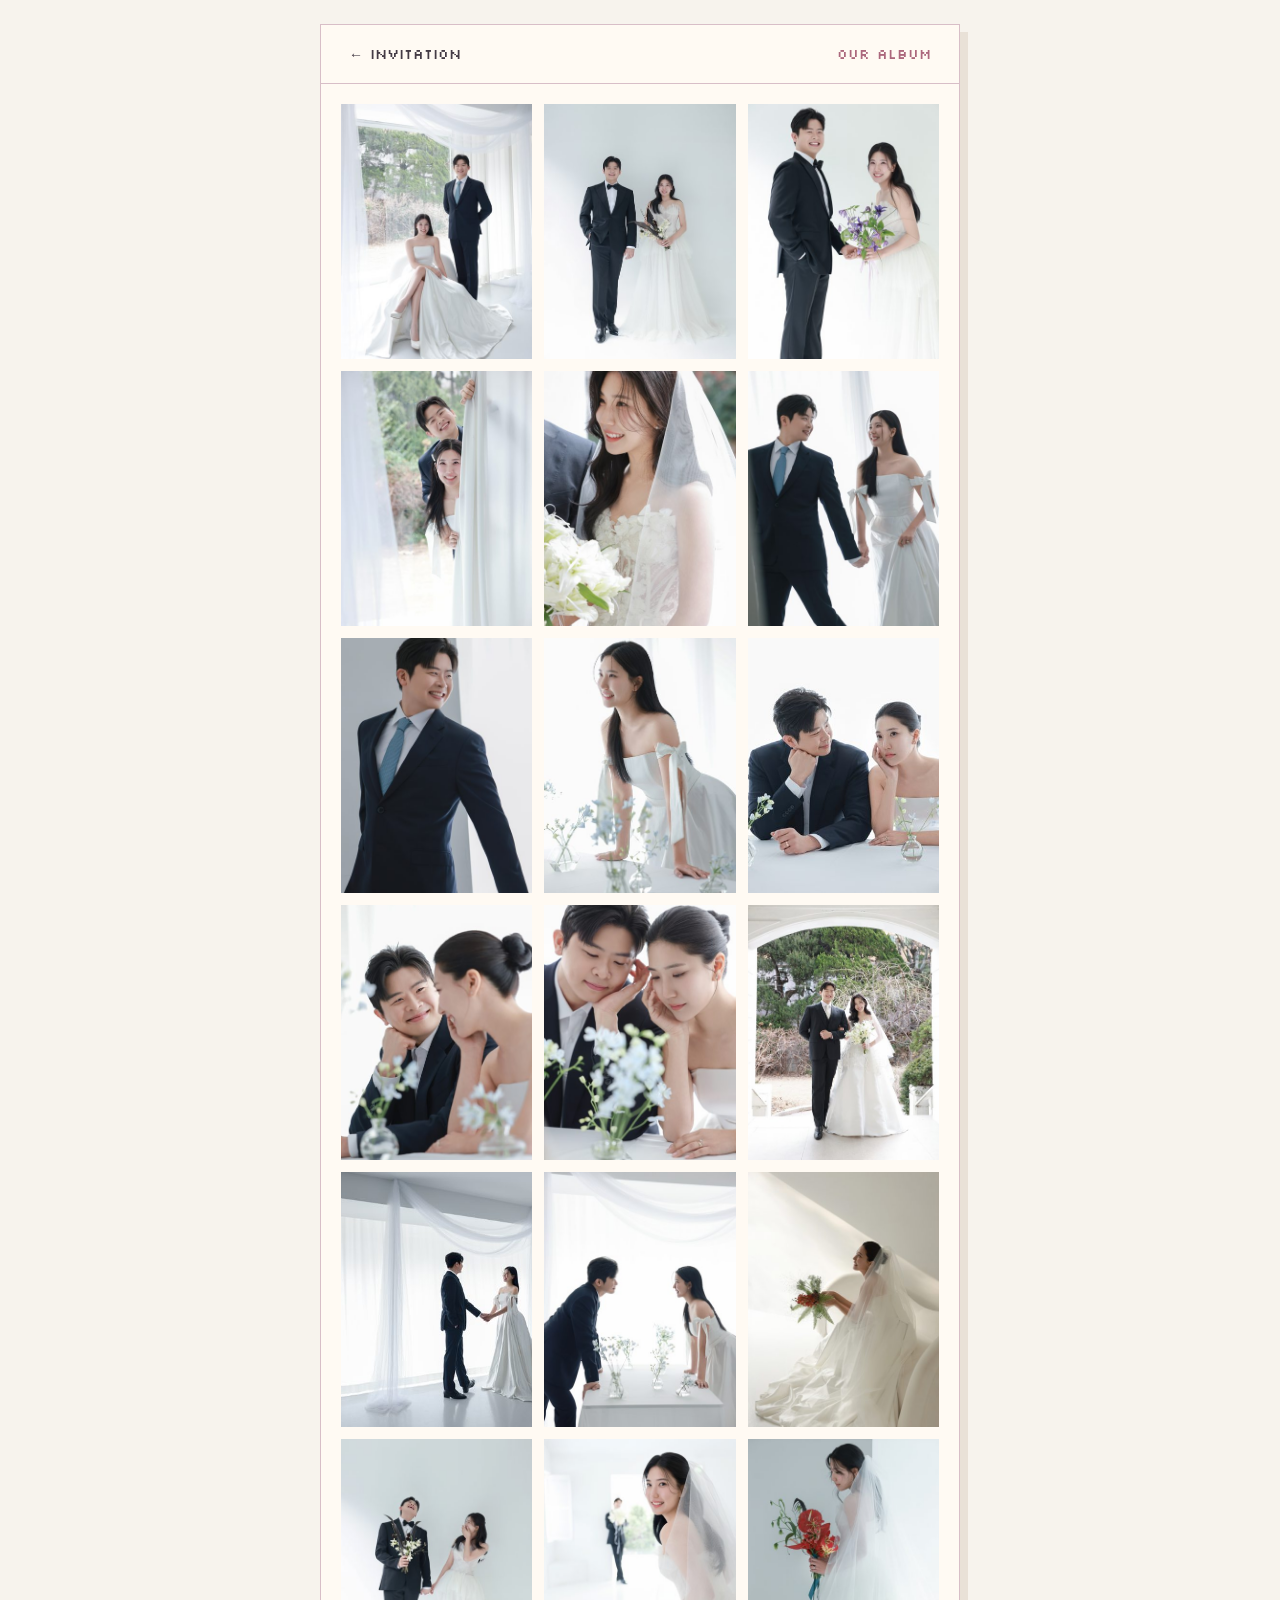
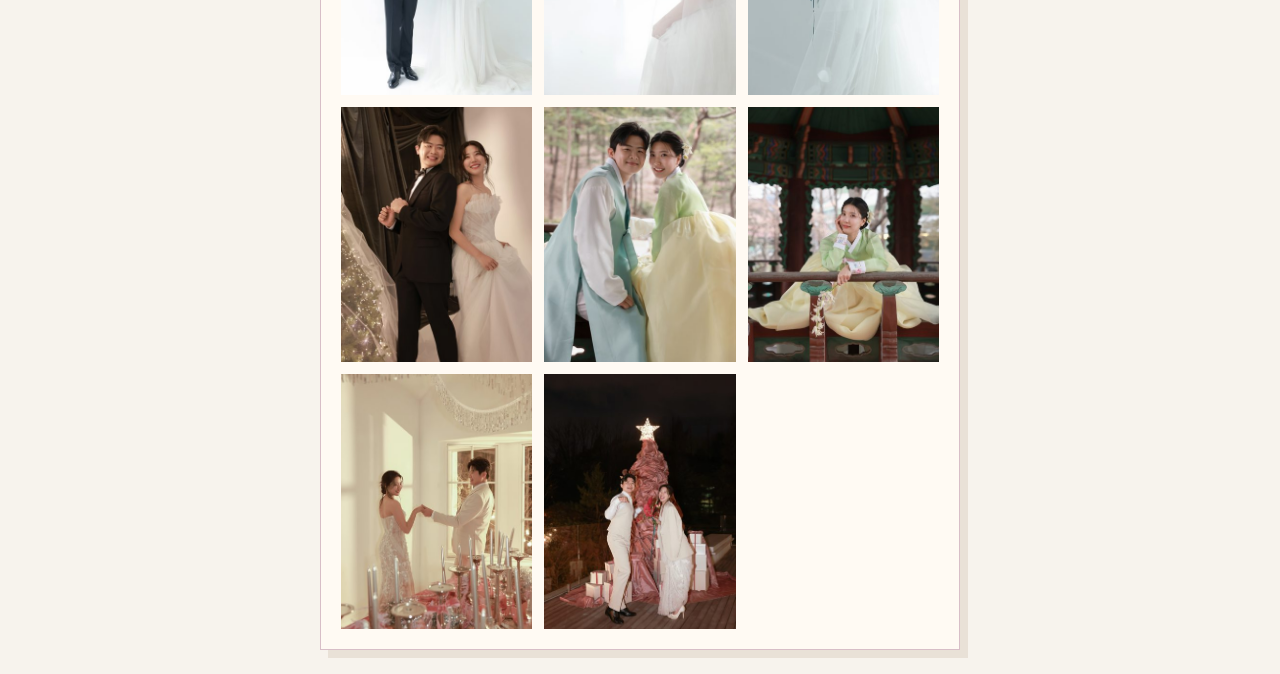
==== commit 454a5d8a: "Restore full family gallery and exclude KSH_3930 from albums" ====
--- a/album.html
+++ b/album.html
@@ -1 +1 @@
-<!doctype html><html lang="en"><head><meta charset="utf-8"><meta name="viewport" content="width=device-width,initial-scale=1"><meta name="robots" content="noindex,nofollow"><title>Our album · Hochul & Yekyung</title><link rel="stylesheet" href="fonts.css"><link rel="stylesheet" href="style.css?v=album-1"><link rel="stylesheet" href="album.css"></head><body><main><header><a href="./">← Invitation</a><span class="pixel">OUR ALBUM</span></header><div class="album-grid"><button class="album-photo" data-full="album/09.jpg" data-index="0" aria-label="Open photo 1"><img src="album/09-thumb.jpg" alt="Wedding portrait 1" loading="lazy" width="400" height="600"></button><button class="album-photo" data-full="album/13.jpg" data-index="1" aria-label="Open photo 2"><img src="album/13-thumb.jpg" alt="Wedding portrait 2" loading="lazy" width="409" height="600"></button><button class="album-photo" data-full="album/15.jpg" data-index="2" aria-label="Open photo 3"><img src="album/15-thumb.jpg" alt="Wedding portrait 3" loading="lazy" width="400" height="600"></button><button class="album-photo" data-full="album/25.jpg" data-index="3" aria-label="Open photo 4"><img src="album/25-thumb.jpg" alt="Wedding portrait 4" loading="lazy" width="414" height="600"></button><button class="album-photo" data-full="album/01.jpg" data-index="4" aria-label="Open photo 5"><img src="album/01-thumb.jpg" alt="Wedding portrait 5" loading="lazy" width="400" height="600"></button><button class="album-photo" data-full="album/02.jpg" data-index="5" aria-label="Open photo 6"><img src="album/02-thumb.jpg" alt="Wedding portrait 6" loading="lazy" width="400" height="600"></button><button class="album-photo" data-full="album/03.jpg" data-index="6" aria-label="Open photo 7"><img src="album/03-thumb.jpg" alt="Wedding portrait 7" loading="lazy" width="400" height="600"></button><button class="album-photo" data-full="album/04.jpg" data-index="7" aria-label="Open photo 8"><img src="album/04-thumb.jpg" alt="Wedding portrait 8" loading="lazy" width="393" height="600"></button><button class="album-photo" data-full="album/05.jpg" data-index="8" aria-label="Open photo 9"><img src="album/05-thumb.jpg" alt="Wedding portrait 9" loading="lazy" width="600" height="403"></button><button class="album-photo" data-full="album/06.jpg" data-index="9" aria-label="Open photo 10"><img src="album/06-thumb.jpg" alt="Wedding portrait 10" loading="lazy" width="395" height="600"></button><button class="album-photo" data-full="album/07.jpg" data-index="10" aria-label="Open photo 11"><img src="album/07-thumb.jpg" alt="Wedding portrait 11" loading="lazy" width="400" height="600"></button><button class="album-photo" data-full="album/08.jpg" data-index="11" aria-label="Open photo 12"><img src="album/08-thumb.jpg" alt="Wedding portrait 12" loading="lazy" width="417" height="600"></button><button class="album-photo" data-full="album/10.jpg" data-index="12" aria-label="Open photo 13"><img src="album/10-thumb.jpg" alt="Wedding portrait 13" loading="lazy" width="600" height="400"></button><button class="album-photo" data-full="album/11.jpg" data-index="13" aria-label="Open photo 14"><img src="album/11-thumb.jpg" alt="Wedding portrait 14" loading="lazy" width="398" height="600"></button><button class="album-photo" data-full="album/12.jpg" data-index="14" aria-label="Open photo 15"><img src="album/12-thumb.jpg" alt="Wedding portrait 15" loading="lazy" width="392" height="600"></button><button class="album-photo" data-full="album/14.jpg" data-index="15" aria-label="Open photo 16"><img src="album/14-thumb.jpg" alt="Wedding portrait 16" loading="lazy" width="404" height="600"></button><button class="album-photo" data-full="album/16.jpg" data-index="16" aria-label="Open photo 17"><img src="album/16-thumb.jpg" alt="Wedding portrait 17" loading="lazy" width="400" height="600"></button><button class="album-photo" data-full="album/17.jpg" data-index="17" aria-label="Open photo 18"><img src="album/17-thumb.jpg" alt="Wedding portrait 18" loading="lazy" width="400" height="600"></button><button class="album-photo" data-full="album/18.jpg" data-index="18" aria-label="Open photo 19"><img src="album/18-thumb.jpg" alt="Wedding portrait 19" loading="lazy" width="400" height="600"></button><button class="album-photo" data-full="album/19.jpg" data-index="19" aria-label="Open photo 20"><img src="album/19-thumb.jpg" alt="Wedding portrait 20" loading="lazy" width="405" height="600"></button><button class="album-photo" data-full="album/20.jpg" data-index="20" aria-label="Open photo 21"><img src="album/20-thumb.jpg" alt="Wedding portrait 21" loading="lazy" width="400" height="600"></button><button class="album-photo" data-full="album/21.jpg" data-index="21" aria-label="Open photo 22"><img src="album/21-thumb.jpg" alt="Wedding portrait 22" loading="lazy" width="391" height="600"></button><button class="album-photo" data-full="album/23.jpg" data-index="22" aria-label="Open photo 23"><img src="album/23-thumb.jpg" alt="Wedding portrait 23" loading="lazy" width="407" height="600"></button><button class="album-photo" data-full="album/24.jpg" data-index="23" aria-label="Open photo 24"><img src="album/24-thumb.jpg" alt="Wedding portrait 24" loading="lazy" width="389" height="600"></button></div></main><dialog id="photo-viewer" aria-label="Photo viewer"><button id="photo-close" aria-label="Close photo">×</button><button id="photo-prev" aria-label="Previous photo">‹</button><img id="large-photo" alt=""><button id="photo-next" aria-label="Next photo">›</button><p id="photo-count" aria-live="polite"></p></dialog><script src="album.js?v=selected-first"></script></body></html>+<!doctype html><html lang="en"><head><meta charset="utf-8"><meta name="viewport" content="width=device-width,initial-scale=1"><meta name="robots" content="noindex,nofollow"><title>Our album · Hochul & Yekyung</title><link rel="stylesheet" href="fonts.css"><link rel="stylesheet" href="style.css?v=album-1"><link rel="stylesheet" href="album.css"><link rel="icon" type="image/svg+xml" href="favicon.svg?v=heart-1"></head><body><main><header><a href="./">← Invitation</a><span class="pixel">OUR ALBUM</span></header><div class="album-grid"><button class="album-photo" data-full="album/09.jpg" data-index="0" aria-label="Open photo 1"><img src="album/09-thumb.jpg" alt="Wedding portrait 1" loading="lazy" width="400" height="600"></button><button class="album-photo" data-full="album/13.jpg" data-index="1" aria-label="Open photo 2"><img src="album/13-thumb.jpg" alt="Wedding portrait 2" loading="lazy" width="409" height="600"></button><button class="album-photo" data-full="album/15.jpg" data-index="2" aria-label="Open photo 3"><img src="album/15-thumb.jpg" alt="Wedding portrait 3" loading="lazy" width="400" height="600"></button><button class="album-photo" data-full="album/25.jpg" data-index="3" aria-label="Open photo 4"><img src="album/25-thumb.jpg" alt="Wedding portrait 4" loading="lazy" width="414" height="600"></button><button class="album-photo" data-full="album/01.jpg" data-index="4" aria-label="Open photo 5"><img src="album/01-thumb.jpg" alt="Wedding portrait 5" loading="lazy" width="400" height="600"></button><button class="album-photo" data-full="album/02.jpg" data-index="5" aria-label="Open photo 6"><img src="album/02-thumb.jpg" alt="Wedding portrait 6" loading="lazy" width="400" height="600"></button><button class="album-photo" data-full="album/03.jpg" data-index="6" aria-label="Open photo 7"><img src="album/03-thumb.jpg" alt="Wedding portrait 7" loading="lazy" width="400" height="600"></button><button class="album-photo" data-full="album/04.jpg" data-index="7" aria-label="Open photo 8"><img src="album/04-thumb.jpg" alt="Wedding portrait 8" loading="lazy" width="393" height="600"></button><button class="album-photo" data-full="album/05.jpg" data-index="8" aria-label="Open photo 9"><img src="album/05-thumb.jpg" alt="Wedding portrait 9" loading="lazy" width="600" height="403"></button><button class="album-photo" data-full="album/06.jpg" data-index="9" aria-label="Open photo 10"><img src="album/06-thumb.jpg" alt="Wedding portrait 10" loading="lazy" width="395" height="600"></button><button class="album-photo" data-full="album/07.jpg" data-index="10" aria-label="Open photo 11"><img src="album/07-thumb.jpg" alt="Wedding portrait 11" loading="lazy" width="400" height="600"></button><button class="album-photo" data-full="album/08.jpg" data-index="11" aria-label="Open photo 12"><img src="album/08-thumb.jpg" alt="Wedding portrait 12" loading="lazy" width="417" height="600"></button><button class="album-photo" data-full="album/10.jpg" data-index="12" aria-label="Open photo 13"><img src="album/10-thumb.jpg" alt="Wedding portrait 13" loading="lazy" width="600" height="400"></button><button class="album-photo" data-full="album/11.jpg" data-index="13" aria-label="Open photo 14"><img src="album/11-thumb.jpg" alt="Wedding portrait 14" loading="lazy" width="398" height="600"></button><button class="album-photo" data-full="album/12.jpg" data-index="14" aria-label="Open photo 15"><img src="album/12-thumb.jpg" alt="Wedding portrait 15" loading="lazy" width="392" height="600"></button><button class="album-photo" data-full="album/14.jpg" data-index="15" aria-label="Open photo 16"><img src="album/14-thumb.jpg" alt="Wedding portrait 16" loading="lazy" width="404" height="600"></button><button class="album-photo" data-full="album/16.jpg" data-index="16" aria-label="Open photo 17"><img src="album/16-thumb.jpg" alt="Wedding portrait 17" loading="lazy" width="400" height="600"></button><button class="album-photo" data-full="album/17.jpg" data-index="17" aria-label="Open photo 18"><img src="album/17-thumb.jpg" alt="Wedding portrait 18" loading="lazy" width="400" height="600"></button><button class="album-photo" data-full="album/18.jpg" data-index="18" aria-label="Open photo 19"><img src="album/18-thumb.jpg" alt="Wedding portrait 19" loading="lazy" width="400" height="600"></button><button class="album-photo" data-full="album/20.jpg" data-index="20" aria-label="Open photo 21"><img src="album/20-thumb.jpg" alt="Wedding portrait 21" loading="lazy" width="400" height="600"></button><button class="album-photo" data-full="album/21.jpg" data-index="21" aria-label="Open photo 22"><img src="album/21-thumb.jpg" alt="Wedding portrait 22" loading="lazy" width="391" height="600"></button><button class="album-photo" data-full="album/23.jpg" data-index="22" aria-label="Open photo 23"><img src="album/23-thumb.jpg" alt="Wedding portrait 23" loading="lazy" width="407" height="600"></button><button class="album-photo" data-full="album/24.jpg" data-index="23" aria-label="Open photo 24"><img src="album/24-thumb.jpg" alt="Wedding portrait 24" loading="lazy" width="389" height="600"></button></div></main><dialog id="photo-viewer" aria-label="Photo viewer"><button id="photo-close" aria-label="Close photo">×</button><button id="photo-prev" aria-label="Previous photo">‹</button><img id="large-photo" alt=""><button id="photo-next" aria-label="Next photo">›</button><p id="photo-count" aria-live="polite"></p></dialog><script src="album.js?v=selected-first"></script></body></html>
--- a/fonts.css
+++ b/fonts.css
@@ -68,3 +68,9 @@
 
 
 @font-face{font-family:'Silkscreen';font-style:normal;font-weight:400;font-display:block;src:url('pixel.ttf') format('truetype')}
+
+@font-face{font-family:'Allura';font-style:normal;font-weight:400;font-display:swap;src:url('allura.ttf') format('truetype')}
+@font-face{font-family:'Lora';font-style:normal;font-weight:400 700;font-display:swap;src:url('lora.ttf') format('truetype')}
+@font-face{font-family:'Gowun Batang';font-style:normal;font-weight:400;font-display:swap;src:url('gowun-batang.ttf') format('truetype')}
+
+@font-face{font-family:'Lora';font-style:italic;font-weight:400 700;font-display:swap;src:url('lora-italic.ttf') format('truetype')}
--- a/style.css
+++ b/style.css
@@ -1,5 +1,5 @@
 :root{--ink:#443b45;--pink:#f5e3e7;--blue:#d5e9ed;--line:#d8bec7;--rose:#ac687d}*{box-sizing:border-box}html{scroll-behavior:smooth;scroll-padding-top:25px}body{margin:0;background:#f7f3ed;color:var(--ink);font-family:'DM Sans',sans-serif;font-size:14px}main{max-width:640px;margin:24px auto;background:#fffaf3;border:1px solid var(--line);box-shadow:8px 8px 0 #e9e1d7}header{display:flex;align-items:center;justify-content:space-between;padding:20px 28px;border-bottom:1px solid var(--line)}a{color:inherit;text-decoration:none}header>a{font-family:'Silkscreen';font-size:14px}header span{color:var(--rose)}nav{display:flex;gap:22px;font-size:12px}a:hover{text-decoration:underline}button{font:inherit;color:inherit;cursor:pointer}.pixel{font-family:'Silkscreen',monospace;font-weight:400}.eyebrow{font-size:11px;letter-spacing:1px;margin:17px 0 21px}.invitation{text-align:center;background:var(--pink);padding-top:27px;overflow:hidden}.flower{font-size:32px;color:#fff9e8;text-shadow:2px 0 #d9a673,-2px 0 #d9a673,0 2px #d9a673,0 -2px #d9a673}h1,h2,h3,p{margin-top:0}h1{font-family:'Cormorant Garamond',serif;font-style:italic;font-weight:500;font-size:clamp(35px,7.6vw,56px);margin-bottom:9px;letter-spacing:-1.5px}h1 em{font-size:.66em;color:var(--rose);padding:0 6px}.intro{font-size:13px;margin-bottom:27px}.date{display:flex;align-items:center;justify-content:center;gap:19px}.date span{font-size:11px}.date strong{font:500 53px/.9 'Cormorant Garamond'}.ceremony-time{font-size:10px;letter-spacing:1.3px;margin:13px 0 16px}.tiny-flower{color:var(--rose);font-size:17px}.venue{font:500 27px/1.1 'Cormorant Garamond';margin:13px 15px 7px}.venue span{font-size:23px}.lawn{font-size:12px;margin-bottom:20px}.beach{display:block;position:relative;border:0;padding:0;width:100%;background:none;line-height:0}.beach img{width:100%;height:auto;display:block}.beach:focus-visible{outline:3px solid var(--rose);outline-offset:-4px}#hearts i{position:absolute;left:49%;top:43%;font-style:normal;font-size:24px;color:#d76e91;animation:float 1.3s ease-out forwards;line-height:1;pointer-events:none}@keyframes float{to{transform:translate(var(--x),-90px);opacity:0}}.section{padding:29px 34px}.section-label{display:flex;justify-content:space-between;align-items:center;border-bottom:1px solid var(--line);padding-bottom:13px;margin-bottom:23px;font-size:11px}.section-label>span[aria-hidden]{color:var(--rose);font-size:19px}.day-title{display:flex;justify-content:space-between;align-items:center;margin-bottom:19px}.day-title h2{font:500 34px/1 'Cormorant Garamond';margin:0}.day-title h2 span{font-size:9px;display:inline-block;margin-left:16px;vertical-align:middle}.badge{background:#f6e9b7;padding:8px;font-size:10px}.schedule{margin:0}.schedule>div{display:grid;grid-template-columns:135px 1fr;gap:12px;margin:0 0 17px;align-items:baseline}.schedule dt{font-size:13px}.schedule small{font-size:10px}.schedule dd{margin:0;font-size:14px}.mobile{display:none}.ocean-day{margin-top:26px;padding-top:25px;border-top:1px dashed var(--line)}.ocean-day h3{font-size:15px;font-weight:500;margin:0 0 7px}.ocean-day p,.timezone{font-size:11px;color:#746773}.timezone{margin:22px 0 0}.wear{background:#f8edc9;text-align:center;padding:24px 20px}.wear h2{font:500 30px 'Cormorant Garamond';margin:5px 0 7px}.wear p{font-size:13px;margin:0}.pixel-spark{color:#bd8b53}.map{position:relative;overflow:hidden;border:1px solid #a7bec6;background:var(--blue)}.map svg{display:block;width:100%;height:auto}.pin{position:absolute;border:0;background:none;font-size:10px;font-weight:600;transform:translate(-50%,-50%);white-space:nowrap;padding:8px}.pin b{display:block;width:25px;height:25px;margin:auto auto 3px;background:#fffbeb;border:1px solid var(--ink);box-shadow:2px 2px 0 #68746b;font-size:16px}.pin.active b{background:#ecc4d2;color:#763e54}.ko{left:27%;top:64%}.airport{left:48%;top:73%}.waikiki{left:67%;top:83%}.map-caption{position:absolute;top:10px;right:10px;font-size:8px;color:#55707b}.place{padding:20px 0 0}.place h3{font-size:14px;font-weight:500;margin-bottom:8px}.place p{font-size:12px;line-height:1.7;min-height:41px;margin-bottom:17px}.actions{display:flex;gap:18px;align-items:center;font-size:12px}.actions a{background:var(--blue);border:1px solid #8da8b5;padding:11px 14px;box-shadow:3px 3px 0 #b5c9ce}.actions button{border:0;background:none;text-decoration:underline;font-size:11px;padding:10px 0}footer{text-align:center;padding:18px;border-top:1px solid var(--line)}footer span{color:var(--rose);font-size:12px}footer p{font:italic 22px 'Cormorant Garamond';margin:6px 0 0}#status{position:fixed;bottom:20px;left:50%;transform:translateX(-50%);background:var(--ink);color:white;padding:12px 20px;display:none;font-size:12px;z-index:5}a:focus-visible,button:focus-visible{outline:2px solid #86526a;outline-offset:4px}@media(max-width:650px){main{margin:0;border:none;box-shadow:none}header{padding:17px 22px}.section{padding:25px 25px}.invitation{padding-top:23px}h1{letter-spacing:-1px}.schedule>div{grid-template-columns:116px 1fr;gap:9px}.day-title h2 span{margin-left:10px}.pin{font-size:9px}.map-caption{font-size:7px}}@media(max-width:360px){.mobile{display:block}.section{padding-left:20px;padding-right:20px}.day-title h2 span{font-size:8px}.actions{gap:12px}}@media(prefers-reduced-motion:reduce){html{scroll-behavior:auto}#hearts i{animation:none;display:none}}
-.guest-section{border-top:1px solid var(--line);background:#f8f0f1}.guest-section input:not([type=radio]):not([type=hidden]),.guest-section textarea{display:block;width:100%;border:1px solid #b8a2ac;background:#fffdf8;border-radius:0;padding:12px;font:13px 'DM Sans';color:var(--ink);margin-top:8px}.guest-section textarea{resize:vertical}.guest-section fieldset{padding:0;border:0;margin:24px 0}.field-label,.guest-section legend{font-size:14px;font-weight:500}.field-label{display:block;margin-top:22px}.field-hint{font-size:11px;line-height:1.6;color:#746773;margin:7px 0 13px}.menu-options{display:grid;grid-template-columns:1fr 1fr;gap:12px}.menu-option{position:relative;cursor:pointer;min-width:0}.menu-option input{position:absolute;left:12px;top:12px;accent-color:#9c5d76;width:17px;height:17px;margin:0;z-index:1}.menu-card{display:flex;flex-direction:column;height:100%;padding:13px;border:1px solid #b9a6af;background:#fffcf7;box-shadow:3px 3px 0 #e3d4d9}.menu-number{font-size:10px;align-self:flex-end;margin-bottom:17px;color:#8a5b70}.menu-card strong{font:500 24px/1.05 'Cormorant Garamond';margin-bottom:10px}.preparation{font-size:10px;line-height:1.5;min-height:30px}.ingredients{font-size:10px;line-height:1.65;color:#746773;margin:10px 0 18px}.selection-label{font-size:10px;margin-top:auto;padding-top:10px;border-top:1px dashed var(--line)}.menu-option input:checked+.menu-card{background:#e7eef0;border:2px solid #6c8a98;padding:12px;box-shadow:3px 3px 0 #b8cdd5}.menu-option input:checked+.menu-card .selection-label{font-size:0}.menu-option input:checked+.menu-card .selection-label:after{content:'Selected ✓';font-size:10px;color:#395a69}.menu-option input:focus-visible+.menu-card{outline:2px solid #86526a;outline-offset:4px}.color-fields{display:grid;grid-template-columns:1fr 1fr;gap:12px;margin-top:12px}.color-fields label>span{font-size:11px;color:#746773}.submit-details{width:100%;padding:14px;border:1px solid #8a6677;background:#ebcbd6;box-shadow:3px 3px 0 #cba6b5;font-size:13px}.submit-details span{margin-left:12px}.guest-section .honey{display:none!important}@media(max-width:380px){.menu-card{padding:10px}.menu-option input:checked+.menu-card{padding:9px}.menu-card strong{font-size:22px}.menu-options{gap:9px}}
+.guest-section{border-top:1px solid var(--line);background:#f8f0f1}.guest-section input:not([type=radio]):not([type=hidden]),.guest-section textarea{display:block;width:100%;border:1px solid #b8a2ac;background:#fffdf8;border-radius:0;padding:12px;font:13px 'DM Sans';color:var(--ink);margin-top:8px}.guest-section textarea{resize:vertical}.guest-section fieldset{padding:0;border:0;margin:24px 0}.field-label,.guest-section legend{font-size:14px;font-weight:500}.field-label{display:block;margin-top:22px}.field-hint{font-size:11px;line-height:1.6;color:#746773;margin:7px 0 13px}.menu-options{display:grid;grid-template-columns:1fr 1fr;gap:12px}.menu-option{position:relative;cursor:pointer;min-width:0}.menu-option input{position:absolute;left:12px;top:12px;accent-color:#9c5d76;width:17px;height:17px;margin:0;z-index:1}.menu-card{display:flex;flex-direction:column;height:100%;padding:13px;border:1px solid #b9a6af;background:#fffcf7;box-shadow:3px 3px 0 #e3d4d9}.menu-number{font-size:10px;align-self:flex-end;margin-bottom:17px;color:#8a5b70}.menu-card strong{font:500 24px/1.05 'Cormorant Garamond';margin-bottom:10px}.preparation{font-size:10px;line-height:1.5;min-height:30px}.ingredients{font-size:10px;line-height:1.65;color:#746773;margin:10px 0 18px}.menu-option input:checked+.menu-card{background:#e7eef0;border:2px solid #6c8a98;padding:12px;box-shadow:3px 3px 0 #b8cdd5}.menu-option input:focus-visible+.menu-card{outline:2px solid #86526a;outline-offset:4px}.color-fields{display:grid;grid-template-columns:1fr 1fr;gap:12px;margin-top:12px}.color-fields label>span{font-size:11px;color:#746773}.submit-details{width:100%;padding:14px;border:1px solid #8a6677;background:#ebcbd6;box-shadow:3px 3px 0 #cba6b5;font-size:13px}.submit-details span{margin-left:12px}.guest-section .honey{display:none!important}@media(max-width:380px){.menu-card{padding:10px}.menu-option input:checked+.menu-card{padding:9px}.menu-card strong{font-size:22px}.menu-options{gap:9px}}
 .custom-names{margin:0 auto 10px;width:88%;max-width:540px;line-height:0}.custom-names img{display:block;width:100%;height:auto}
 
 /* Three visual voices: custom lettering, DM Sans, Silkscreen. */
@@ -33,3 +33,27 @@
 
 /* Scallops remain visibly rounded on all four edges. */
 .cover-card{border-radius:0;filter:drop-shadow(4px 8px 8px #765f4925);background:#f4cbd2}.cover-card:before{inset:-13px;border-radius:0;background:radial-gradient(circle at 15px 15px,#f4cbd2 14.5px,transparent 15px) 0 0/30px 30px;z-index:-1}.cover-inner{border-radius:17px;border:3px solid #c8cc83}.cover-card:hover{background:#f4cbd2}.cover-card:focus-visible{outline:2px solid #ab6f56;outline-offset:17px}
+
+.cover-card:before{background-repeat:round}
+
+.invitation-cover{padding:0;background:#eeeae6}.original-cover-card{display:block;position:relative;padding:0;border:0;background:transparent;width:min(100vw,100svh,900px);line-height:0}.original-cover-card img{display:block;width:100%;height:auto}.original-cover-hint{display:block;position:absolute;bottom:12px;left:0;right:0;text-align:center;font:12px/1.4 'DM Sans';color:#5d534d}.original-cover-card:focus-visible{outline:3px solid #db6037;outline-offset:-4px}
+
+.invitation-cover{padding:20px;background:#fff8f4}.original-cover-card{width:min(90vw,60svh,470px)}.card-cutout{display:block;width:100%;height:auto}.original-cover-hint{position:static;margin-top:16px;font-size:20px;font-weight:500;line-height:1.4;color:#805363}
+/* Language switch stays compact and uses the invitation's body font. */
+header nav button{font:inherit;font-size:13px;border:0;background:transparent;color:inherit;padding:8px 6px;cursor:pointer;opacity:.6}header nav button[aria-pressed="true"]{opacity:1;text-decoration:underline;text-underline-offset:5px}html[lang="ko"] .pixel{font-family:"DM Sans",sans-serif;letter-spacing:0}html[lang="ko"] .schedule dt{font-size:16px}html[lang="ko"] .invitation-copy{word-break:keep-all}
+
+html[lang="en"] .invitation-copy>p{white-space:nowrap;font-size:clamp(12px,3.4vw,16px)}
+
+.invitation-copy blockquote{font-family:'Allura',cursive;font-size:clamp(25px,6.5vw,30px);font-style:normal;line-height:1.35;color:#75616b;max-width:440px;margin:30px auto 12px;text-wrap:pretty}.invitation-copy cite{font-family:'DM Sans',sans-serif;font-size:12px;line-height:1.6;letter-spacing:.03em;margin-top:16px;color:#746773}html[lang="ko"] .invitation-copy blockquote{font-family:'Noto Sans KR',sans-serif;font-size:16px;line-height:1.9;word-break:keep-all}html[lang="ko"] .invitation-copy cite{font-family:'Noto Sans KR',sans-serif;font-size:11px}
+/* Soft editorial type for the invitation; practical details retain DM Sans. */
+.wedding-date,.venue,.venue span,.day-title h2,.section-label .pixel,.wear h2,.ocean-day h3,#place-title,.menu-card strong,.invitation-copy>p{font-family:'Lora',serif;font-weight:400;letter-spacing:0}
+.wedding-date{font-size:23px}.venue{font-size:24px;line-height:1.4}.venue span{font-size:19px}.section-label .pixel{font-size:24px}.day-title h2{font-size:30px;line-height:1.3}.day-title h2 .pixel{font-family:'DM Sans',sans-serif;font-size:15px;font-weight:500}.wear h2{font-size:27px}.ocean-day h3{font-size:14px;line-height:1.5}#place-title{font-size:20px;line-height:1.5}.menu-card strong{font-size:18px;line-height:1.45}.invitation-copy>p{font-size:16px}
+html[lang="en"] .invitation-copy>p{font-size:clamp(11px,3.25vw,16px)}
+html[lang="ko"] .wedding-date,html[lang="ko"] .day-title h2,html[lang="ko"] .day-title h2 .pixel,html[lang="ko"] .section-label .pixel,html[lang="ko"] .wear h2,html[lang="ko"] .ocean-day h3,html[lang="ko"] .menu-card strong,html[lang="ko"] .invitation-copy>p,html[lang="ko"] .invitation-copy blockquote{font-family:'Gowun Batang',serif;font-weight:400}
+@media(max-width:380px){.venue{font-size:21px}.venue span{font-size:17px}.menu-card strong{font-size:16px}}
+
+.full-names{font:400 18px/1.6 'Gowun Batang',serif;letter-spacing:.08em;margin:4px 0 26px}.invitation .venue{margin-bottom:24px}.venue-lawn{font-size:14px;margin:0 0 10px}html[lang="en"] .invitation-copy blockquote{font-family:'Lora',serif;font-style:italic;font-size:20px;line-height:1.7;color:#63545e}.invitation-copy cite{font-style:normal}.wear.section{background:#fffaf3;text-align:left;padding:29px 34px}.wear .section-label h2{font-size:24px;margin:0;line-height:1.3}.wear p{font-size:14px}.actions{display:flex;flex-wrap:wrap;gap:12px}.actions a,.actions button{display:inline-flex;align-items:center;justify-content:center;min-height:44px;padding:11px 16px;border:1px solid #a9bbc1;border-radius:0;background:#e4edf0;font:400 13px/1.4 'DM Sans',sans-serif;color:var(--ink);text-decoration:none;box-shadow:none}.actions a:hover,.actions button:hover{background:#d5e5e9}@media(max-width:480px){.wear.section{padding:29px 25px}}
+
+
+
+html[lang="en"] .full-names{font-family:"Lora",serif;font-size:17px;letter-spacing:0}
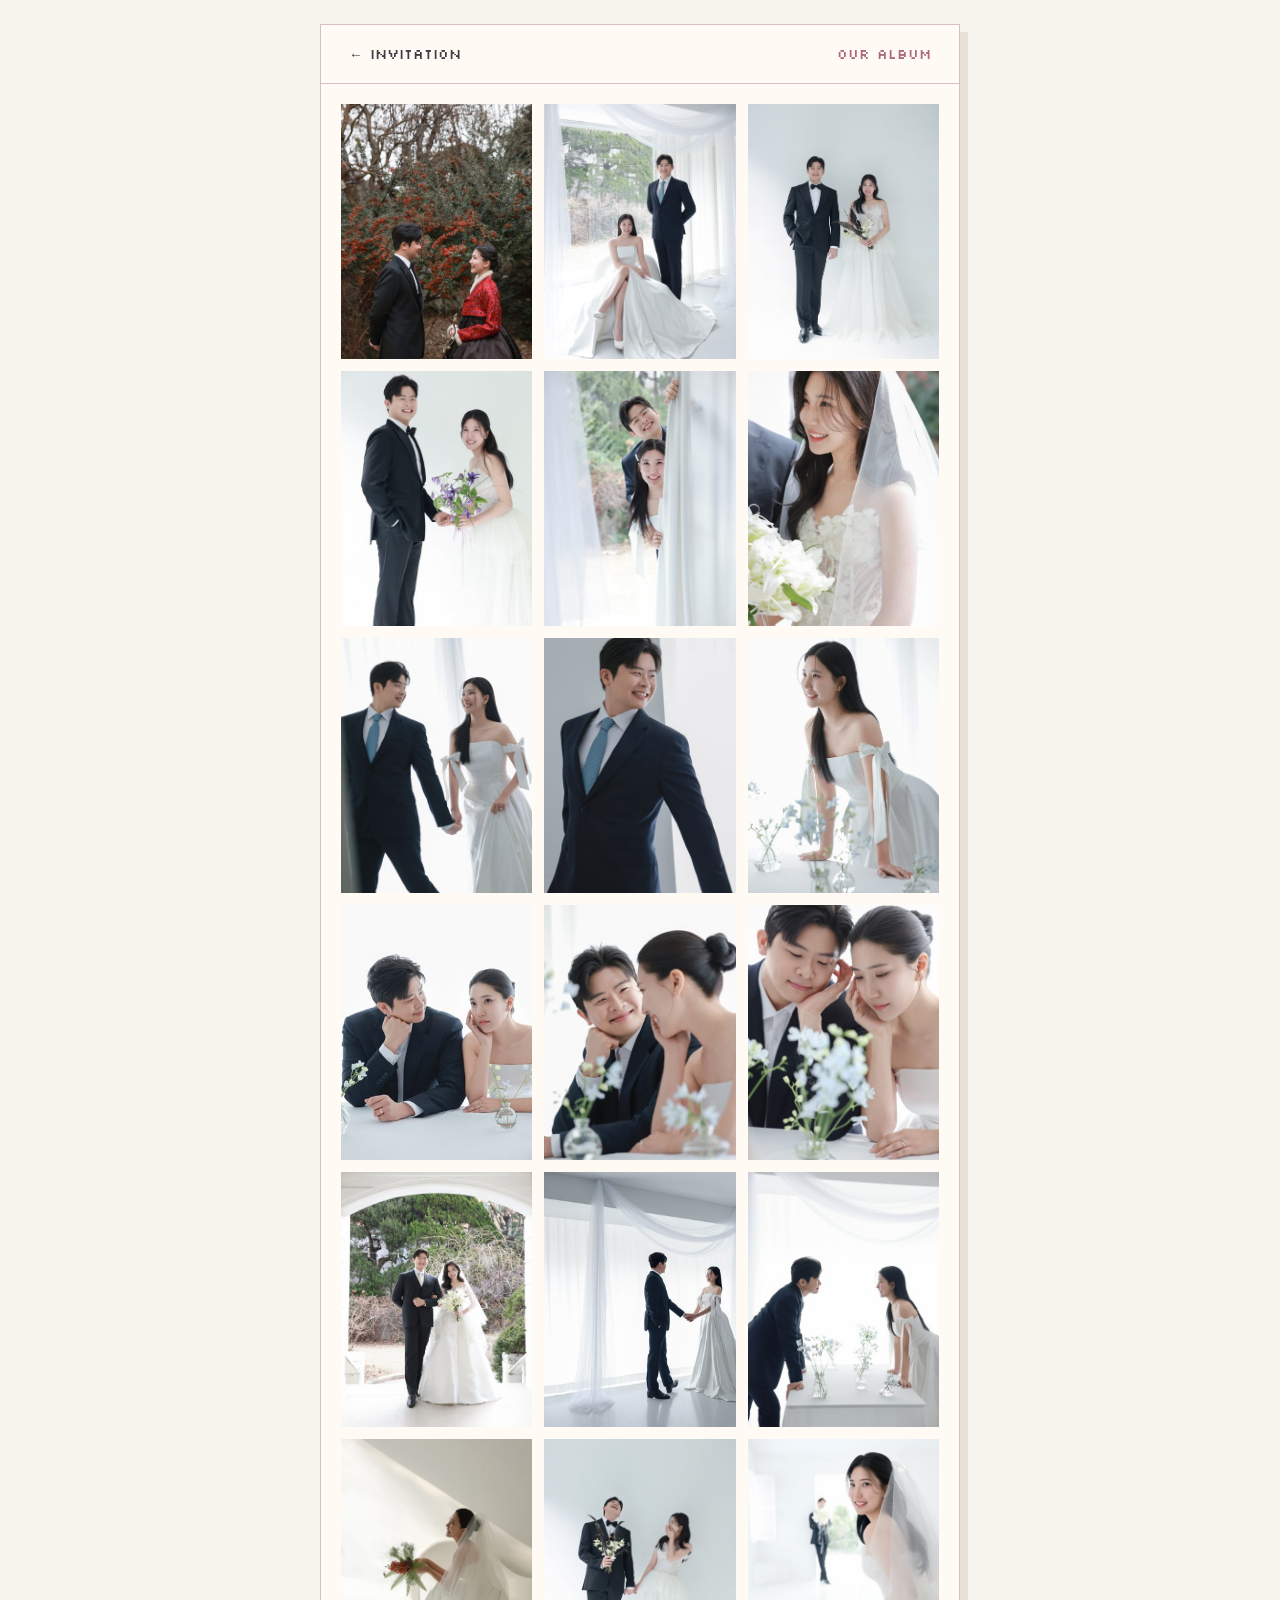
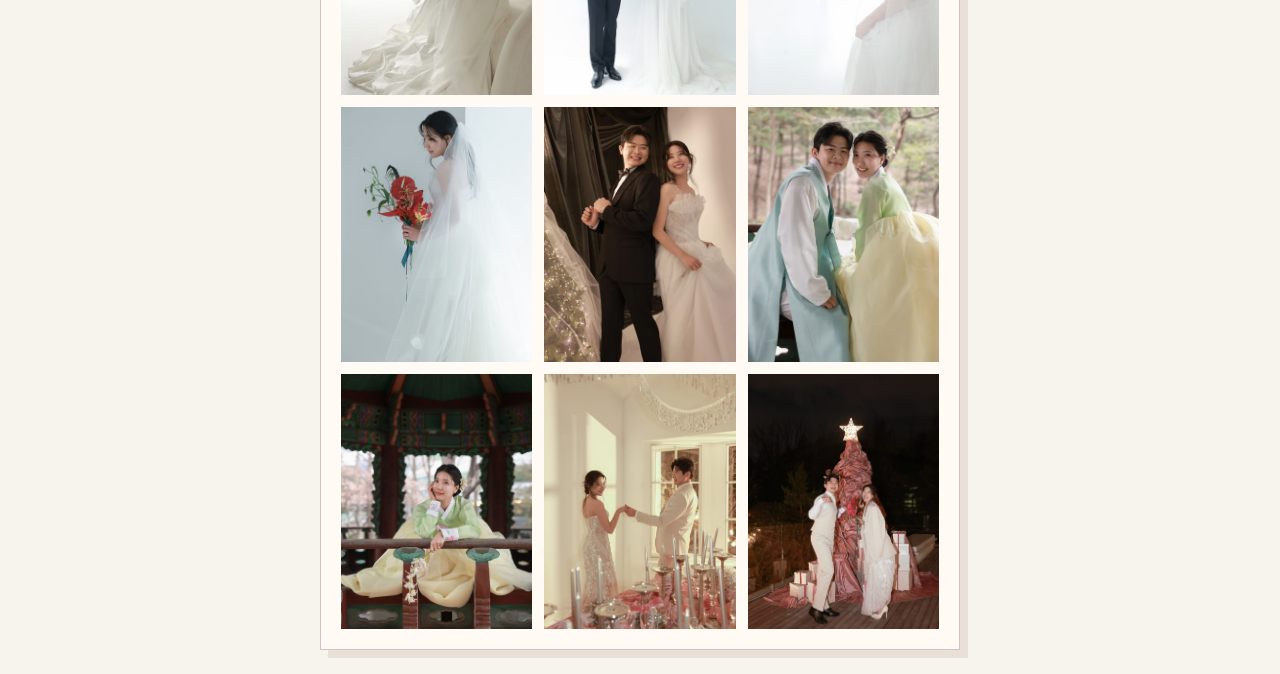
==== commit a04aa5d9: "Include main wedding portraits in each gallery" ====
--- a/album.html
+++ b/album.html
@@ -1 +1 @@
-<!doctype html><html lang="en"><head><meta charset="utf-8"><meta name="viewport" content="width=device-width,initial-scale=1"><meta name="robots" content="noindex,nofollow"><title>Our album · Hochul & Yekyung</title><link rel="stylesheet" href="fonts.css"><link rel="stylesheet" href="style.css?v=album-1"><link rel="stylesheet" href="album.css"><link rel="icon" type="image/svg+xml" href="favicon.svg?v=heart-1"></head><body><main><header><a href="./">← Invitation</a><span class="pixel">OUR ALBUM</span></header><div class="album-grid"><button class="album-photo" data-full="album/09.jpg" data-index="0" aria-label="Open photo 1"><img src="album/09-thumb.jpg" alt="Wedding portrait 1" loading="lazy" width="400" height="600"></button><button class="album-photo" data-full="album/13.jpg" data-index="1" aria-label="Open photo 2"><img src="album/13-thumb.jpg" alt="Wedding portrait 2" loading="lazy" width="409" height="600"></button><button class="album-photo" data-full="album/15.jpg" data-index="2" aria-label="Open photo 3"><img src="album/15-thumb.jpg" alt="Wedding portrait 3" loading="lazy" width="400" height="600"></button><button class="album-photo" data-full="album/25.jpg" data-index="3" aria-label="Open photo 4"><img src="album/25-thumb.jpg" alt="Wedding portrait 4" loading="lazy" width="414" height="600"></button><button class="album-photo" data-full="album/01.jpg" data-index="4" aria-label="Open photo 5"><img src="album/01-thumb.jpg" alt="Wedding portrait 5" loading="lazy" width="400" height="600"></button><button class="album-photo" data-full="album/02.jpg" data-index="5" aria-label="Open photo 6"><img src="album/02-thumb.jpg" alt="Wedding portrait 6" loading="lazy" width="400" height="600"></button><button class="album-photo" data-full="album/03.jpg" data-index="6" aria-label="Open photo 7"><img src="album/03-thumb.jpg" alt="Wedding portrait 7" loading="lazy" width="400" height="600"></button><button class="album-photo" data-full="album/04.jpg" data-index="7" aria-label="Open photo 8"><img src="album/04-thumb.jpg" alt="Wedding portrait 8" loading="lazy" width="393" height="600"></button><button class="album-photo" data-full="album/05.jpg" data-index="8" aria-label="Open photo 9"><img src="album/05-thumb.jpg" alt="Wedding portrait 9" loading="lazy" width="600" height="403"></button><button class="album-photo" data-full="album/06.jpg" data-index="9" aria-label="Open photo 10"><img src="album/06-thumb.jpg" alt="Wedding portrait 10" loading="lazy" width="395" height="600"></button><button class="album-photo" data-full="album/07.jpg" data-index="10" aria-label="Open photo 11"><img src="album/07-thumb.jpg" alt="Wedding portrait 11" loading="lazy" width="400" height="600"></button><button class="album-photo" data-full="album/08.jpg" data-index="11" aria-label="Open photo 12"><img src="album/08-thumb.jpg" alt="Wedding portrait 12" loading="lazy" width="417" height="600"></button><button class="album-photo" data-full="album/10.jpg" data-index="12" aria-label="Open photo 13"><img src="album/10-thumb.jpg" alt="Wedding portrait 13" loading="lazy" width="600" height="400"></button><button class="album-photo" data-full="album/11.jpg" data-index="13" aria-label="Open photo 14"><img src="album/11-thumb.jpg" alt="Wedding portrait 14" loading="lazy" width="398" height="600"></button><button class="album-photo" data-full="album/12.jpg" data-index="14" aria-label="Open photo 15"><img src="album/12-thumb.jpg" alt="Wedding portrait 15" loading="lazy" width="392" height="600"></button><button class="album-photo" data-full="album/14.jpg" data-index="15" aria-label="Open photo 16"><img src="album/14-thumb.jpg" alt="Wedding portrait 16" loading="lazy" width="404" height="600"></button><button class="album-photo" data-full="album/16.jpg" data-index="16" aria-label="Open photo 17"><img src="album/16-thumb.jpg" alt="Wedding portrait 17" loading="lazy" width="400" height="600"></button><button class="album-photo" data-full="album/17.jpg" data-index="17" aria-label="Open photo 18"><img src="album/17-thumb.jpg" alt="Wedding portrait 18" loading="lazy" width="400" height="600"></button><button class="album-photo" data-full="album/18.jpg" data-index="18" aria-label="Open photo 19"><img src="album/18-thumb.jpg" alt="Wedding portrait 19" loading="lazy" width="400" height="600"></button><button class="album-photo" data-full="album/20.jpg" data-index="20" aria-label="Open photo 21"><img src="album/20-thumb.jpg" alt="Wedding portrait 21" loading="lazy" width="400" height="600"></button><button class="album-photo" data-full="album/21.jpg" data-index="21" aria-label="Open photo 22"><img src="album/21-thumb.jpg" alt="Wedding portrait 22" loading="lazy" width="391" height="600"></button><button class="album-photo" data-full="album/23.jpg" data-index="22" aria-label="Open photo 23"><img src="album/23-thumb.jpg" alt="Wedding portrait 23" loading="lazy" width="407" height="600"></button><button class="album-photo" data-full="album/24.jpg" data-index="23" aria-label="Open photo 24"><img src="album/24-thumb.jpg" alt="Wedding portrait 24" loading="lazy" width="389" height="600"></button></div></main><dialog id="photo-viewer" aria-label="Photo viewer"><button id="photo-close" aria-label="Close photo">×</button><button id="photo-prev" aria-label="Previous photo">‹</button><img id="large-photo" alt=""><button id="photo-next" aria-label="Next photo">›</button><p id="photo-count" aria-live="polite"></p></dialog><script src="album.js?v=selected-first"></script></body></html>+<!doctype html><html lang="en"><head><meta charset="utf-8"><meta name="viewport" content="width=device-width,initial-scale=1"><meta name="robots" content="noindex,nofollow"><title>Our album · Hochul & Yekyung</title><link rel="stylesheet" href="fonts.css"><link rel="stylesheet" href="style.css?v=album-1"><link rel="stylesheet" href="album.css"><link rel="icon" type="image/svg+xml" href="favicon.svg?v=heart-1"></head><body><main><header><a href="./">← Invitation</a><span class="pixel">OUR ALBUM</span></header><div class="album-grid"><button class="album-photo" data-full="album/22.jpg" aria-label="메인 사진 크게 보기"><img src="album/22-thumb.jpg" alt="황호철과 김예경의 메인 웨딩 사진" loading="lazy"></button><button class="album-photo" data-full="album/09.jpg" data-index="0" aria-label="Open photo 1"><img src="album/09-thumb.jpg" alt="Wedding portrait 1" loading="lazy" width="400" height="600"></button><button class="album-photo" data-full="album/13.jpg" data-index="1" aria-label="Open photo 2"><img src="album/13-thumb.jpg" alt="Wedding portrait 2" loading="lazy" width="409" height="600"></button><button class="album-photo" data-full="album/15.jpg" data-index="2" aria-label="Open photo 3"><img src="album/15-thumb.jpg" alt="Wedding portrait 3" loading="lazy" width="400" height="600"></button><button class="album-photo" data-full="album/25.jpg" data-index="3" aria-label="Open photo 4"><img src="album/25-thumb.jpg" alt="Wedding portrait 4" loading="lazy" width="414" height="600"></button><button class="album-photo" data-full="album/01.jpg" data-index="4" aria-label="Open photo 5"><img src="album/01-thumb.jpg" alt="Wedding portrait 5" loading="lazy" width="400" height="600"></button><button class="album-photo" data-full="album/02.jpg" data-index="5" aria-label="Open photo 6"><img src="album/02-thumb.jpg" alt="Wedding portrait 6" loading="lazy" width="400" height="600"></button><button class="album-photo" data-full="album/03.jpg" data-index="6" aria-label="Open photo 7"><img src="album/03-thumb.jpg" alt="Wedding portrait 7" loading="lazy" width="400" height="600"></button><button class="album-photo" data-full="album/04.jpg" data-index="7" aria-label="Open photo 8"><img src="album/04-thumb.jpg" alt="Wedding portrait 8" loading="lazy" width="393" height="600"></button><button class="album-photo" data-full="album/05.jpg" data-index="8" aria-label="Open photo 9"><img src="album/05-thumb.jpg" alt="Wedding portrait 9" loading="lazy" width="600" height="403"></button><button class="album-photo" data-full="album/06.jpg" data-index="9" aria-label="Open photo 10"><img src="album/06-thumb.jpg" alt="Wedding portrait 10" loading="lazy" width="395" height="600"></button><button class="album-photo" data-full="album/07.jpg" data-index="10" aria-label="Open photo 11"><img src="album/07-thumb.jpg" alt="Wedding portrait 11" loading="lazy" width="400" height="600"></button><button class="album-photo" data-full="album/08.jpg" data-index="11" aria-label="Open photo 12"><img src="album/08-thumb.jpg" alt="Wedding portrait 12" loading="lazy" width="417" height="600"></button><button class="album-photo" data-full="album/10.jpg" data-index="12" aria-label="Open photo 13"><img src="album/10-thumb.jpg" alt="Wedding portrait 13" loading="lazy" width="600" height="400"></button><button class="album-photo" data-full="album/11.jpg" data-index="13" aria-label="Open photo 14"><img src="album/11-thumb.jpg" alt="Wedding portrait 14" loading="lazy" width="398" height="600"></button><button class="album-photo" data-full="album/12.jpg" data-index="14" aria-label="Open photo 15"><img src="album/12-thumb.jpg" alt="Wedding portrait 15" loading="lazy" width="392" height="600"></button><button class="album-photo" data-full="album/14.jpg" data-index="15" aria-label="Open photo 16"><img src="album/14-thumb.jpg" alt="Wedding portrait 16" loading="lazy" width="404" height="600"></button><button class="album-photo" data-full="album/16.jpg" data-index="16" aria-label="Open photo 17"><img src="album/16-thumb.jpg" alt="Wedding portrait 17" loading="lazy" width="400" height="600"></button><button class="album-photo" data-full="album/17.jpg" data-index="17" aria-label="Open photo 18"><img src="album/17-thumb.jpg" alt="Wedding portrait 18" loading="lazy" width="400" height="600"></button><button class="album-photo" data-full="album/18.jpg" data-index="18" aria-label="Open photo 19"><img src="album/18-thumb.jpg" alt="Wedding portrait 19" loading="lazy" width="400" height="600"></button><button class="album-photo" data-full="album/20.jpg" data-index="20" aria-label="Open photo 21"><img src="album/20-thumb.jpg" alt="Wedding portrait 21" loading="lazy" width="400" height="600"></button><button class="album-photo" data-full="album/21.jpg" data-index="21" aria-label="Open photo 22"><img src="album/21-thumb.jpg" alt="Wedding portrait 22" loading="lazy" width="391" height="600"></button><button class="album-photo" data-full="album/23.jpg" data-index="22" aria-label="Open photo 23"><img src="album/23-thumb.jpg" alt="Wedding portrait 23" loading="lazy" width="407" height="600"></button><button class="album-photo" data-full="album/24.jpg" data-index="23" aria-label="Open photo 24"><img src="album/24-thumb.jpg" alt="Wedding portrait 24" loading="lazy" width="389" height="600"></button></div></main><dialog id="photo-viewer" aria-label="Photo viewer"><button id="photo-close" aria-label="Close photo">×</button><button id="photo-prev" aria-label="Previous photo">‹</button><img id="large-photo" alt=""><button id="photo-next" aria-label="Next photo">›</button><p id="photo-count" aria-live="polite"></p></dialog><script src="album.js?v=selected-first"></script></body></html>
